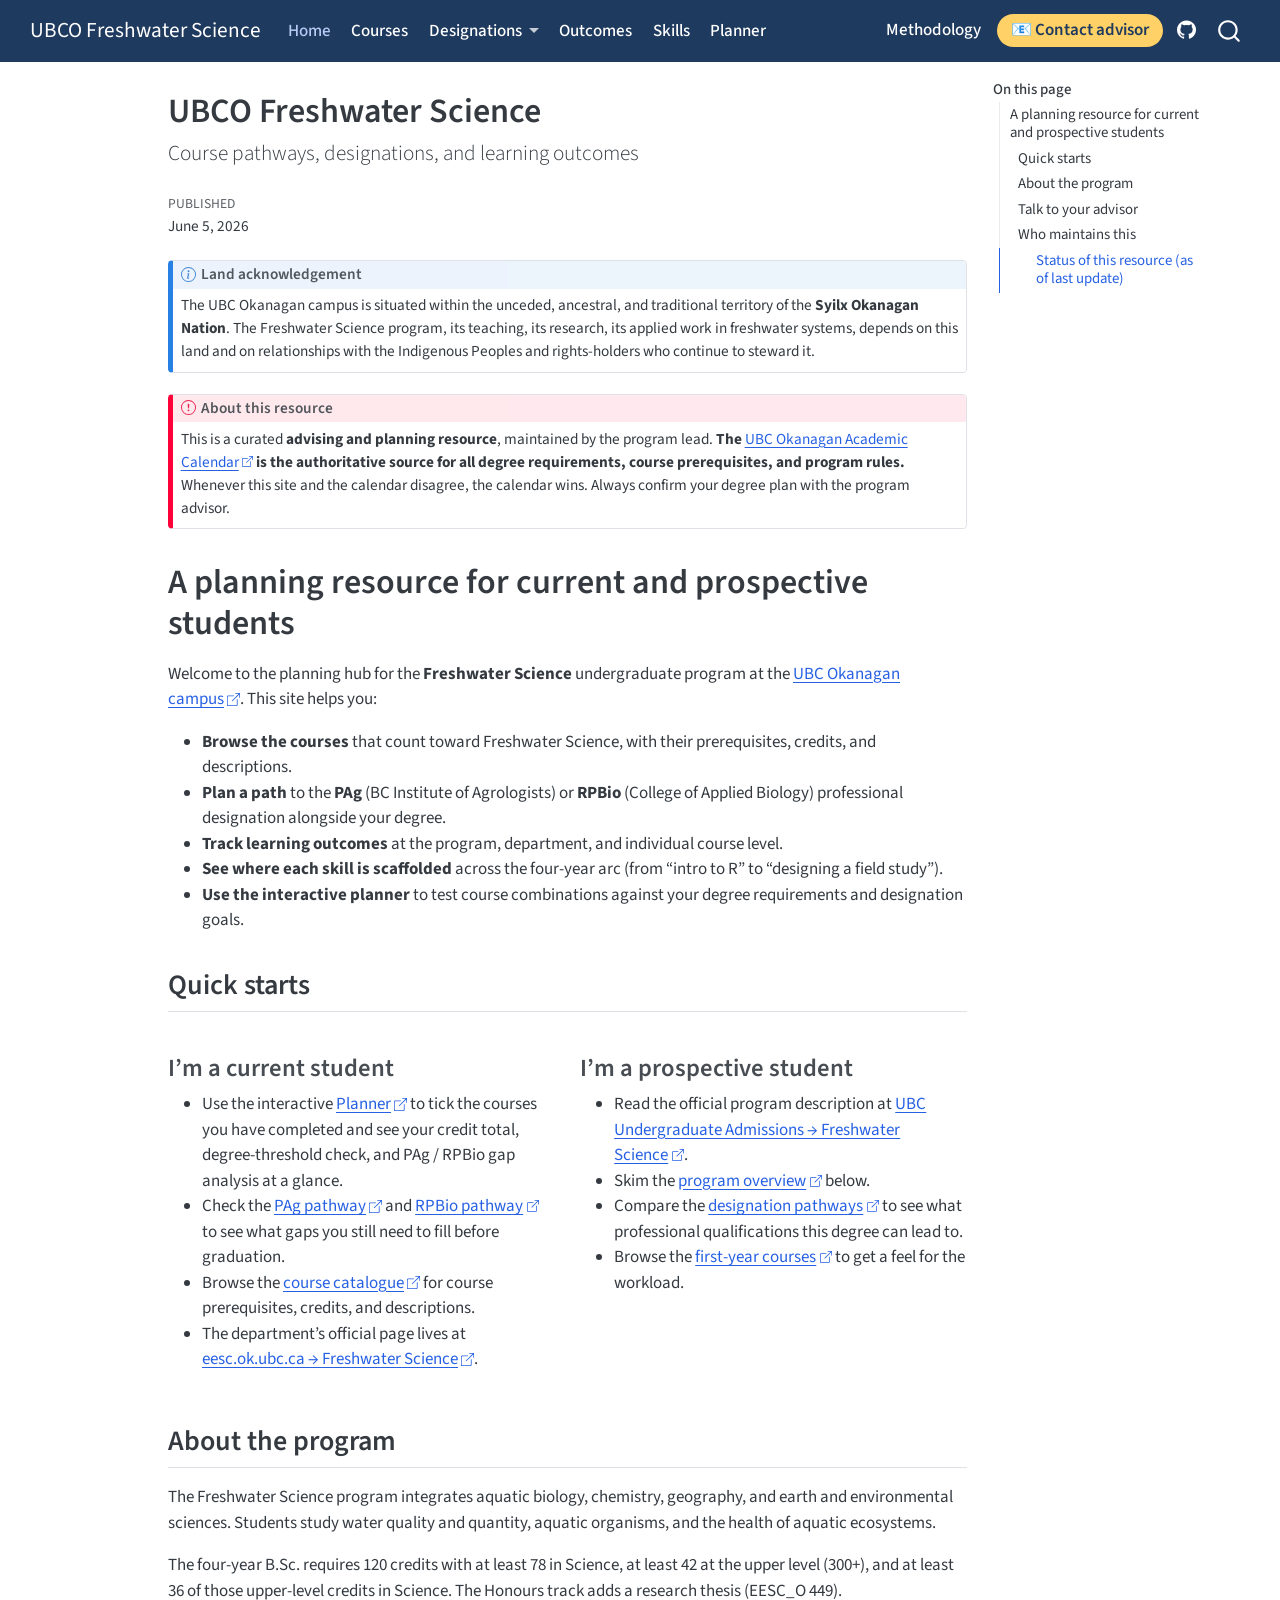
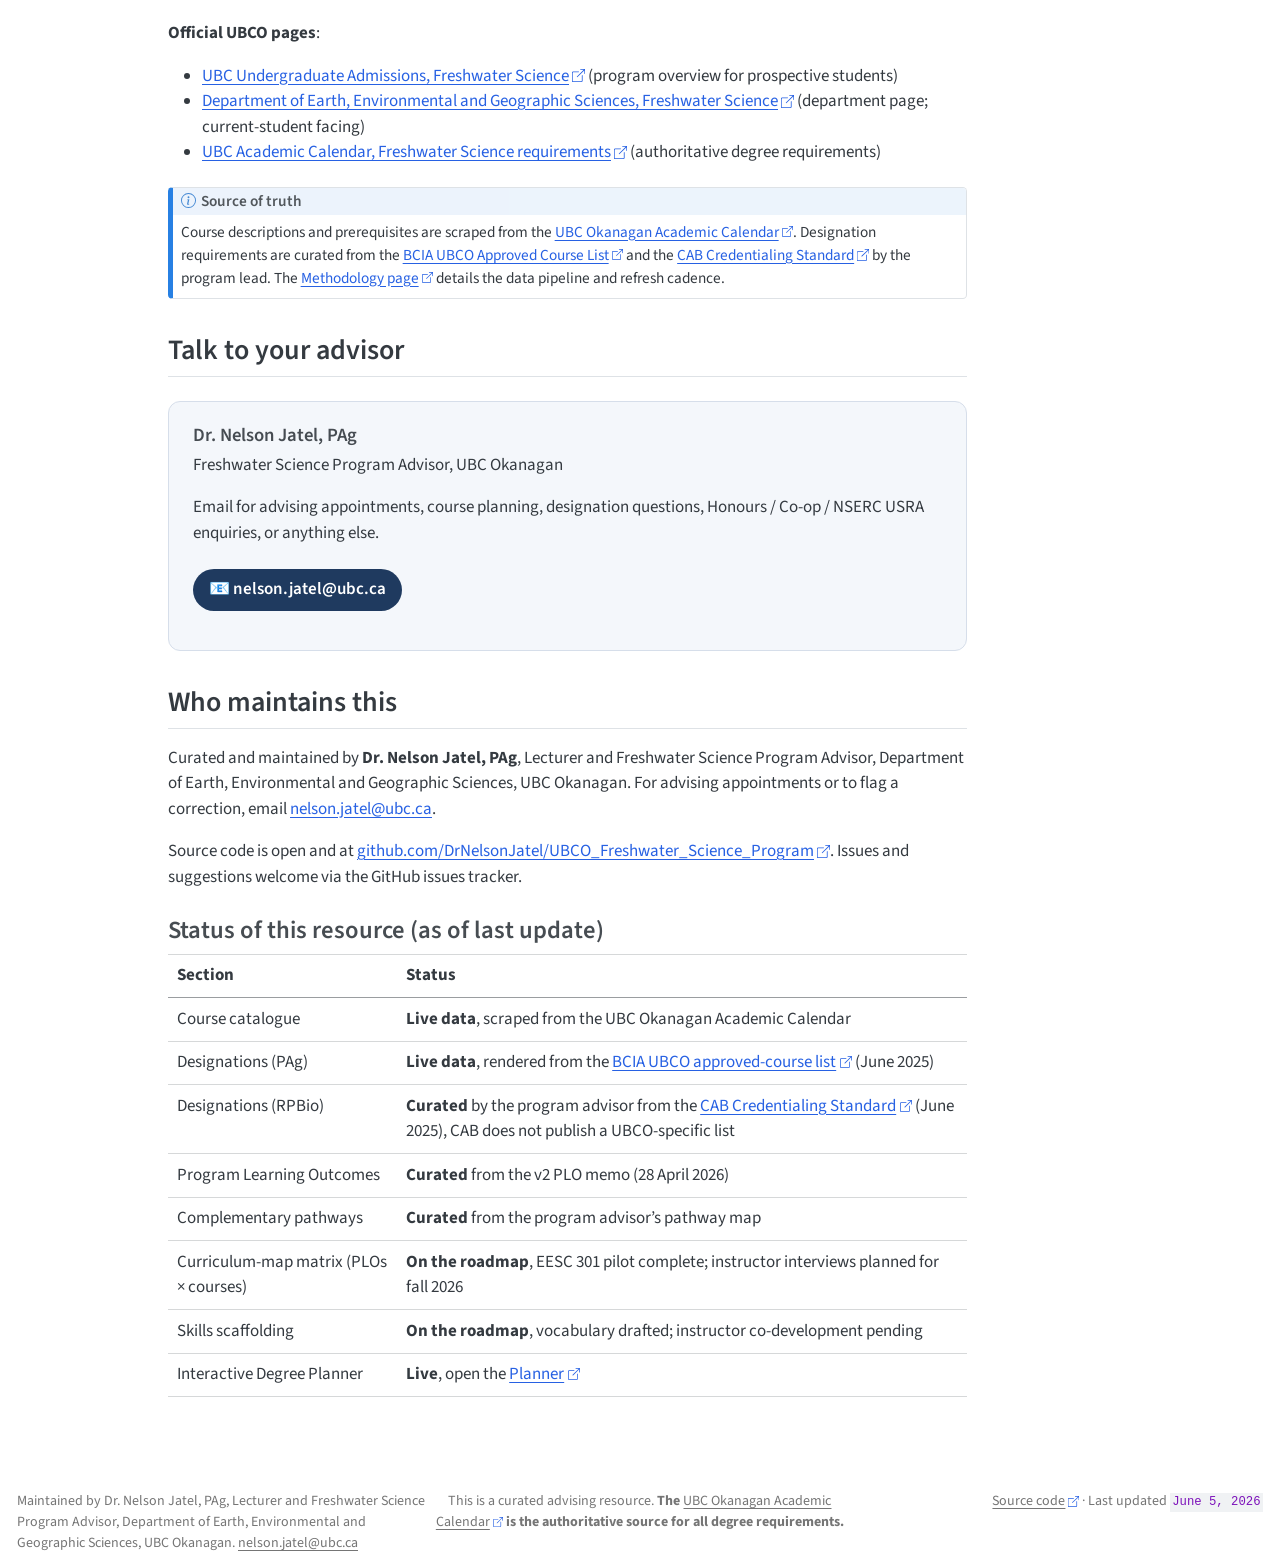
==== index.html @ 4807be61 "Built site for gh-pages" ====
<!DOCTYPE html>
<html xmlns="http://www.w3.org/1999/xhtml" lang="en" xml:lang="en"><head>

<meta charset="utf-8">
<meta name="generator" content="quarto-1.9.37">

<meta name="viewport" content="width=device-width, initial-scale=1.0, user-scalable=yes">

<meta name="dcterms.date" content="2026-06-05">

<title>UBCO Freshwater Science</title>
<style>
/* Default styles provided by pandoc.
** See https://pandoc.org/MANUAL.html#variables-for-html for config info.
*/
code{white-space: pre-wrap;}
span.smallcaps{font-variant: small-caps;}
div.columns{display: flex; gap: min(4vw, 1.5em);}
div.column{flex: auto; overflow-x: auto;}
div.hanging-indent{margin-left: 1.5em; text-indent: -1.5em;}
ul.task-list{list-style: none;}
ul.task-list li input[type="checkbox"] {
  width: 0.8em;
  margin: 0 0.8em 0.2em -1em; /* quarto-specific, see https://github.com/quarto-dev/quarto-cli/issues/4556 */ 
  vertical-align: middle;
}
</style>


<script src="site_libs/quarto-nav/quarto-nav.js"></script>
<script src="site_libs/quarto-nav/headroom.min.js"></script>
<script src="site_libs/clipboard/clipboard.min.js"></script>
<script src="site_libs/quarto-search/autocomplete.umd.js"></script>
<script src="site_libs/quarto-search/fuse.min.js"></script>
<script src="site_libs/quarto-search/quarto-search.js"></script>
<meta name="quarto:offset" content="./">
<link href="./assets/favicon.png" rel="icon" type="image/png">
<script src="site_libs/quarto-html/quarto.js" type="module"></script>
<script src="site_libs/quarto-html/tabsets/tabsets.js" type="module"></script>
<script src="site_libs/quarto-html/popper.min.js"></script>
<script src="site_libs/quarto-html/tippy.umd.min.js"></script>
<script src="site_libs/quarto-html/anchor.min.js"></script>
<link href="site_libs/quarto-html/tippy.css" rel="stylesheet">
<link href="site_libs/quarto-html/quarto-syntax-highlighting-7f8f88aac4f3542376d5c11b86a4c14d.css" rel="stylesheet" id="quarto-text-highlighting-styles">
<script src="site_libs/bootstrap/bootstrap.min.js"></script>
<link href="site_libs/bootstrap/bootstrap-icons.css" rel="stylesheet">
<link href="site_libs/bootstrap/bootstrap-2ee4b01f4dc78ee10fb626184af4e51f.min.css" rel="stylesheet" append-hash="true" id="quarto-bootstrap" data-mode="light">
<script id="quarto-search-options" type="application/json">{
  "location": "navbar",
  "copy-button": false,
  "collapse-after": 3,
  "panel-placement": "end",
  "type": "overlay",
  "limit": 50,
  "keyboard-shortcut": [
    "f",
    "/",
    "s"
  ],
  "show-item-context": false,
  "language": {
    "search-no-results-text": "No results",
    "search-matching-documents-text": "matching documents",
    "search-copy-link-title": "Copy link to search",
    "search-hide-matches-text": "Hide additional matches",
    "search-more-match-text": "more match in this document",
    "search-more-matches-text": "more matches in this document",
    "search-clear-button-title": "Clear",
    "search-text-placeholder": "",
    "search-detached-cancel-button-title": "Cancel",
    "search-submit-button-title": "Submit",
    "search-label": "Search"
  }
}</script>
<style>html{ scroll-behavior: smooth; }</style>


<link rel="stylesheet" href="assets/styles.css">
</head>

<body class="nav-fixed quarto-light">

<div id="quarto-search-results"></div>
  <header id="quarto-header" class="headroom fixed-top">
    <nav class="navbar navbar-expand-lg " data-bs-theme="dark">
      <div class="navbar-container container-fluid">
      <div class="navbar-brand-container mx-auto">
    <a class="navbar-brand" href="./index.html">
    <span class="navbar-title">UBCO Freshwater Science</span>
    </a>
  </div>
            <div id="quarto-search" class="" title="Search"></div>
          <button class="navbar-toggler" type="button" data-bs-toggle="collapse" data-bs-target="#navbarCollapse" aria-controls="navbarCollapse" role="menu" aria-expanded="false" aria-label="Toggle navigation" onclick="if (window.quartoToggleHeadroom) { window.quartoToggleHeadroom(); }">
  <span class="navbar-toggler-icon"></span>
</button>
          <div class="collapse navbar-collapse" id="navbarCollapse">
            <ul class="navbar-nav navbar-nav-scroll me-auto">
  <li class="nav-item">
    <a class="nav-link active" href="./index.html" aria-current="page"> 
<span class="menu-text">Home</span></a>
  </li>  
  <li class="nav-item">
    <a class="nav-link" href="./courses/index.html"> 
<span class="menu-text">Courses</span></a>
  </li>  
  <li class="nav-item dropdown ">
    <a class="nav-link dropdown-toggle" href="#" id="nav-menu-designations" role="link" data-bs-toggle="dropdown" aria-expanded="false">
 <span class="menu-text">Designations</span>
    </a>
    <ul class="dropdown-menu" aria-labelledby="nav-menu-designations">    
        <li>
    <a class="dropdown-item" href="./designations/pag.html">
 <span class="dropdown-text">PAg (BC Institute of Agrologists)</span></a>
  </li>  
        <li>
    <a class="dropdown-item" href="./designations/rpbio.html">
 <span class="dropdown-text">RPBio (College of Applied Biology)</span></a>
  </li>  
        <li>
    <a class="dropdown-item" href="./designations/complementary.html">
 <span class="dropdown-text">Complementary pathways</span></a>
  </li>  
    </ul>
  </li>
  <li class="nav-item">
    <a class="nav-link" href="./outcomes/index.html"> 
<span class="menu-text">Outcomes</span></a>
  </li>  
  <li class="nav-item">
    <a class="nav-link" href="./skills/index.html"> 
<span class="menu-text">Skills</span></a>
  </li>  
  <li class="nav-item">
    <a class="nav-link" href="https://obwb.shinyapps.io/ubco-freshwater-planner/" target="_blank"> 
<span class="menu-text">Planner</span></a>
  </li>  
</ul>
            <ul class="navbar-nav navbar-nav-scroll ms-auto">
  <li class="nav-item">
    <a class="nav-link" href="./docs/methodology.html"> 
<span class="menu-text">Methodology</span></a>
  </li>  
  <li class="nav-item">
    <a class="nav-link" href="mailto:nelson.jatel@ubc.ca?subject=UBCO%20Freshwater%20Science%20-%20Student%20enquiry"> 
<span class="menu-text">📧 Contact advisor</span></a>
  </li>  
  <li class="nav-item compact">
    <a class="nav-link" href="https://github.com/DrNelsonJatel/UBCO_Freshwater_Science_Program"> <i class="bi bi-github" role="img" aria-label="GitHub">
</i> 
<span class="menu-text"></span></a>
  </li>  
</ul>
          </div> <!-- /navcollapse -->
            <div class="quarto-navbar-tools">
</div>
      </div> <!-- /container-fluid -->
    </nav>
</header>
<!-- content -->
<div id="quarto-content" class="quarto-container page-columns page-rows-contents page-layout-article page-navbar">
<!-- sidebar -->
<!-- margin-sidebar -->
    <div id="quarto-margin-sidebar" class="sidebar margin-sidebar">
        <nav id="TOC" role="doc-toc" class="toc-active">
    <h2 id="toc-title">On this page</h2>
   
  <ul>
  <li><a href="#a-planning-resource-for-current-and-prospective-students" id="toc-a-planning-resource-for-current-and-prospective-students" class="nav-link active" data-scroll-target="#a-planning-resource-for-current-and-prospective-students">A planning resource for current and prospective students</a>
  <ul class="collapse">
  <li><a href="#quick-starts" id="toc-quick-starts" class="nav-link" data-scroll-target="#quick-starts">Quick starts</a></li>
  <li><a href="#about-the-program" id="toc-about-the-program" class="nav-link" data-scroll-target="#about-the-program">About the program</a></li>
  <li><a href="#talk-to-your-advisor" id="toc-talk-to-your-advisor" class="nav-link" data-scroll-target="#talk-to-your-advisor">Talk to your advisor</a>
  <ul class="collapse">
  <li><a href="#dr.-nelson-jatel-pag" id="toc-dr.-nelson-jatel-pag" class="nav-link" data-scroll-target="#dr.-nelson-jatel-pag">Dr.&nbsp;Nelson Jatel, PAg</a></li>
  </ul></li>
  <li><a href="#who-maintains-this" id="toc-who-maintains-this" class="nav-link" data-scroll-target="#who-maintains-this">Who maintains this</a>
  <ul class="collapse">
  <li><a href="#status-of-this-resource-as-of-last-update" id="toc-status-of-this-resource-as-of-last-update" class="nav-link" data-scroll-target="#status-of-this-resource-as-of-last-update">Status of this resource (as of last update)</a></li>
  </ul></li>
  </ul></li>
  </ul>
</nav>
    </div>
<!-- main -->
<main class="content" id="quarto-document-content">

<header id="title-block-header" class="quarto-title-block default">
<div class="quarto-title">
<h1 class="title">UBCO Freshwater Science</h1>
<p class="subtitle lead">Course pathways, designations, and learning outcomes</p>
</div>



<div class="quarto-title-meta">

    
    <div>
    <div class="quarto-title-meta-heading">Published</div>
    <div class="quarto-title-meta-contents">
      <p class="date">June 5, 2026</p>
    </div>
  </div>
  
    
  </div>
  


</header>


<div class="callout callout-style-default callout-note callout-titled">
<div class="callout-header d-flex align-content-center">
<div class="callout-icon-container">
<i class="callout-icon"></i>
</div>
<div class="callout-title-container flex-fill">
<span class="screen-reader-only">Note</span>Land acknowledgement
</div>
</div>
<div class="callout-body-container callout-body">
<p>The UBC Okanagan campus is situated within the unceded, ancestral, and traditional territory of the <strong>Syilx Okanagan Nation</strong>. The Freshwater Science program, its teaching, its research, its applied work in freshwater systems, depends on this land and on relationships with the Indigenous Peoples and rights-holders who continue to steward it.</p>
</div>
</div>
<div class="callout callout-style-default callout-important callout-titled">
<div class="callout-header d-flex align-content-center">
<div class="callout-icon-container">
<i class="callout-icon"></i>
</div>
<div class="callout-title-container flex-fill">
<span class="screen-reader-only">Important</span>About this resource
</div>
</div>
<div class="callout-body-container callout-body">
<p>This is a curated <strong>advising and planning resource</strong>, maintained by the program lead. <strong>The <a href="https://okanagan.calendar.ubc.ca/">UBC Okanagan Academic Calendar</a> is the authoritative source for all degree requirements, course prerequisites, and program rules.</strong> Whenever this site and the calendar disagree, the calendar wins. Always confirm your degree plan with the program advisor.</p>
</div>
</div>
<section id="a-planning-resource-for-current-and-prospective-students" class="level1">
<h1>A planning resource for current and prospective students</h1>
<p>Welcome to the planning hub for the <strong>Freshwater Science</strong> undergraduate program at the <a href="https://ok.ubc.ca/">UBC Okanagan campus</a>. This site helps you:</p>
<ul>
<li><strong>Browse the courses</strong> that count toward Freshwater Science, with their prerequisites, credits, and descriptions.</li>
<li><strong>Plan a path</strong> to the <strong>PAg</strong> (BC Institute of Agrologists) or <strong>RPBio</strong> (College of Applied Biology) professional designation alongside your degree.</li>
<li><strong>Track learning outcomes</strong> at the program, department, and individual course level.</li>
<li><strong>See where each skill is scaffolded</strong> across the four-year arc (from “intro to R” to “designing a field study”).</li>
<li><strong>Use the interactive planner</strong> to test course combinations against your degree requirements and designation goals.</li>
</ul>
<section id="quick-starts" class="level2">
<h2 class="anchored" data-anchor-id="quick-starts">Quick starts</h2>
<div class="grid">
<section id="im-a-current-student" class="level3 g-col-md-6 g-col-12">
<h3 class="anchored" data-anchor-id="im-a-current-student">I’m a current student</h3>
<ul>
<li>Use the interactive <a href="./planner/index.html">Planner</a> to tick the courses you have completed and see your credit total, degree-threshold check, and PAg / RPBio gap analysis at a glance.</li>
<li>Check the <a href="./designations/pag.html">PAg pathway</a> and <a href="./designations/rpbio.html">RPBio pathway</a> to see what gaps you still need to fill before graduation.</li>
<li>Browse the <a href="./courses/index.html">course catalogue</a> for course prerequisites, credits, and descriptions.</li>
<li>The department’s official page lives at <a href="https://eesc.ok.ubc.ca/undergraduate/freshwater-science/">eesc.ok.ubc.ca → Freshwater Science</a>.</li>
</ul>
</section>
<section id="im-a-prospective-student" class="level3 g-col-md-6 g-col-12">
<h3 class="anchored" data-anchor-id="im-a-prospective-student">I’m a prospective student</h3>
<ul>
<li>Read the official program description at <a href="https://you.ubc.ca/ubc_programs/freshwater-science/">UBC Undergraduate Admissions → Freshwater Science</a>.</li>
<li>Skim the <a href="#about-the-program">program overview</a> below.</li>
<li>Compare the <a href="./designations/pag.html">designation pathways</a> to see what professional qualifications this degree can lead to.</li>
<li>Browse the <a href="./courses/index.html#year-1">first-year courses</a> to get a feel for the workload.</li>
</ul>
</section>
</div>
</section>
<section id="about-the-program" class="level2">
<h2 class="anchored" data-anchor-id="about-the-program">About the program</h2>
<p>The Freshwater Science program integrates aquatic biology, chemistry, geography, and earth and environmental sciences. Students study water quality and quantity, aquatic organisms, and the health of aquatic ecosystems.</p>
<p>The four-year B.Sc. requires 120 credits with at least 78 in Science, at least 42 at the upper level (300+), and at least 36 of those upper-level credits in Science. The Honours track adds a research thesis (EESC_O 449).</p>
<p><strong>Official UBCO pages</strong>:</p>
<ul>
<li><a href="https://you.ubc.ca/ubc_programs/freshwater-science/">UBC Undergraduate Admissions, Freshwater Science</a> (program overview for prospective students)</li>
<li><a href="https://eesc.ok.ubc.ca/undergraduate/freshwater-science/">Department of Earth, Environmental and Geographic Sciences, Freshwater Science</a> (department page; current-student facing)</li>
<li><a href="https://okanagan.calendar.ubc.ca/faculties-schools-and-colleges/faculty-science/bachelor-science-programs/major-programs/freshwater-science">UBC Academic Calendar, Freshwater Science requirements</a> (authoritative degree requirements)</li>
</ul>
<div class="callout callout-style-default callout-note callout-titled">
<div class="callout-header d-flex align-content-center">
<div class="callout-icon-container">
<i class="callout-icon"></i>
</div>
<div class="callout-title-container flex-fill">
<span class="screen-reader-only">Note</span>Source of truth
</div>
</div>
<div class="callout-body-container callout-body">
<p>Course descriptions and prerequisites are scraped from the <a href="https://okanagan.calendar.ubc.ca/">UBC Okanagan Academic Calendar</a>. Designation requirements are curated from the <a href="https://www.bcia.com/">BCIA UBCO Approved Course List</a> and the <a href="https://cab-bc.org/">CAB Credentialing Standard</a> by the program lead. The <a href="./docs/methodology.html">Methodology page</a> details the data pipeline and refresh cadence.</p>
</div>
</div>
</section>
<section id="talk-to-your-advisor" class="level2">
<h2 class="anchored" data-anchor-id="talk-to-your-advisor">Talk to your advisor</h2>
<div class="contact-card">
<section id="dr.-nelson-jatel-pag" class="level3 contact-card-body">
<h3 class="anchored" data-anchor-id="dr.-nelson-jatel-pag">Dr.&nbsp;Nelson Jatel, PAg</h3>
<p>Freshwater Science Program Advisor, UBC Okanagan</p>
<p>Email for advising appointments, course planning, designation questions, Honours / Co-op / NSERC USRA enquiries, or anything else.</p>
<p><a class="contact-card-cta" href="mailto:nelson.jatel@ubc.ca?subject=UBCO%20Freshwater%20Science%20-%20Student%20enquiry">📧 nelson.jatel@ubc.ca</a></p>
</section>
</div>
</section>
<section id="who-maintains-this" class="level2">
<h2 class="anchored" data-anchor-id="who-maintains-this">Who maintains this</h2>
<p>Curated and maintained by <strong>Dr.&nbsp;Nelson Jatel, PAg</strong>, Lecturer and Freshwater Science Program Advisor, Department of Earth, Environmental and Geographic Sciences, UBC Okanagan. For advising appointments or to flag a correction, email <a href="mailto:nelson.jatel@ubc.ca?subject=UBCO%20Freshwater%20Science%20-%20Student%20enquiry">nelson.jatel@ubc.ca</a>.</p>
<p>Source code is open and at <a href="https://github.com/DrNelsonJatel/UBCO_Freshwater_Science_Program">github.com/DrNelsonJatel/UBCO_Freshwater_Science_Program</a>. Issues and suggestions welcome via the GitHub issues tracker.</p>
<section id="status-of-this-resource-as-of-last-update" class="level3">
<h3 class="anchored" data-anchor-id="status-of-this-resource-as-of-last-update">Status of this resource (as of last update)</h3>
<table class="caption-top table">
<thead>
<tr class="header">
<th>Section</th>
<th>Status</th>
</tr>
</thead>
<tbody>
<tr class="odd">
<td>Course catalogue</td>
<td><strong>Live data</strong>, scraped from the UBC Okanagan Academic Calendar</td>
</tr>
<tr class="even">
<td>Designations (PAg)</td>
<td><strong>Live data</strong>, rendered from the <a href="https://www.bcia.com/sites/default/files/docs/resources/UBCO%20Approved%20Courses_June%2027,%202025.pdf">BCIA UBCO approved-course list</a> (June 2025)</td>
</tr>
<tr class="odd">
<td>Designations (RPBio)</td>
<td><strong>Curated</strong> by the program advisor from the <a href="https://cab-bc.org/wp-content/uploads/Credentialing_Standard_June-2025.pdf">CAB Credentialing Standard</a> (June 2025), CAB does not publish a UBCO-specific list</td>
</tr>
<tr class="even">
<td>Program Learning Outcomes</td>
<td><strong>Curated</strong> from the v2 PLO memo (28 April 2026)</td>
</tr>
<tr class="odd">
<td>Complementary pathways</td>
<td><strong>Curated</strong> from the program advisor’s pathway map</td>
</tr>
<tr class="even">
<td>Curriculum-map matrix (PLOs × courses)</td>
<td><strong>On the roadmap</strong>, EESC 301 pilot complete; instructor interviews planned for fall 2026</td>
</tr>
<tr class="odd">
<td>Skills scaffolding</td>
<td><strong>On the roadmap</strong>, vocabulary drafted; instructor co-development pending</td>
</tr>
<tr class="even">
<td>Interactive Degree Planner</td>
<td><strong>Live</strong>, open the <a href="./planner/index.html">Planner</a></td>
</tr>
</tbody>
</table>


</section>
</section>
</section>

</main> <!-- /main -->
<script id="quarto-html-after-body" type="application/javascript">
  window.document.addEventListener("DOMContentLoaded", function (event) {
    const icon = "";
    const anchorJS = new window.AnchorJS();
    anchorJS.options = {
      placement: 'right',
      icon: icon
    };
    anchorJS.add('.anchored');
    const isCodeAnnotation = (el) => {
      for (const clz of el.classList) {
        if (clz.startsWith('code-annotation-')) {                     
          return true;
        }
      }
      return false;
    }
    const onCopySuccess = function(e) {
      // button target
      const button = e.trigger;
      // don't keep focus
      button.blur();
      // flash "checked"
      button.classList.add('code-copy-button-checked');
      var currentTitle = button.getAttribute("title");
      button.setAttribute("title", "Copied!");
      let tooltip;
      if (window.bootstrap) {
        button.setAttribute("data-bs-toggle", "tooltip");
        button.setAttribute("data-bs-placement", "left");
        button.setAttribute("data-bs-title", "Copied!");
        tooltip = new bootstrap.Tooltip(button, 
          { trigger: "manual", 
            customClass: "code-copy-button-tooltip",
            offset: [0, -8]});
        tooltip.show();    
      }
      setTimeout(function() {
        if (tooltip) {
          tooltip.hide();
          button.removeAttribute("data-bs-title");
          button.removeAttribute("data-bs-toggle");
          button.removeAttribute("data-bs-placement");
        }
        button.setAttribute("title", currentTitle);
        button.classList.remove('code-copy-button-checked');
      }, 1000);
      // clear code selection
      e.clearSelection();
    }
    const getTextToCopy = function(trigger) {
      const outerScaffold = trigger.parentElement.cloneNode(true);
      const codeEl = outerScaffold.querySelector('code');
      for (const childEl of codeEl.children) {
        if (isCodeAnnotation(childEl)) {
          childEl.remove();
        }
      }
      return codeEl.innerText;
    }
    const clipboard = new window.ClipboardJS('.code-copy-button:not([data-in-quarto-modal])', {
      text: getTextToCopy
    });
    clipboard.on('success', onCopySuccess);
    if (window.document.getElementById('quarto-embedded-source-code-modal')) {
      const clipboardModal = new window.ClipboardJS('.code-copy-button[data-in-quarto-modal]', {
        text: getTextToCopy,
        container: window.document.getElementById('quarto-embedded-source-code-modal')
      });
      clipboardModal.on('success', onCopySuccess);
    }
      var localhostRegex = new RegExp(/^(?:http|https):\/\/localhost\:?[0-9]*\//);
      var mailtoRegex = new RegExp(/^mailto:/);
        var filterRegex = new RegExp("https:\/\/drnelsonjatel\.github\.io\/UBCO_Freshwater_Science_Program\/");
      var isInternal = (href) => {
          return filterRegex.test(href) || localhostRegex.test(href) || mailtoRegex.test(href);
      }
      // Inspect non-navigation links and adorn them if external
     var links = window.document.querySelectorAll('a[href]:not(.nav-link):not(.navbar-brand):not(.toc-action):not(.sidebar-link):not(.sidebar-item-toggle):not(.pagination-link):not(.no-external):not([aria-hidden]):not(.dropdown-item):not(.quarto-navigation-tool):not(.about-link)');
      for (var i=0; i<links.length; i++) {
        const link = links[i];
        if (!isInternal(link.href)) {
          // undo the damage that might have been done by quarto-nav.js in the case of
          // links that we want to consider external
          if (link.dataset.originalHref !== undefined) {
            link.href = link.dataset.originalHref;
          }
            // target, if specified
            link.setAttribute("target", "_blank");
            if (link.getAttribute("rel") === null) {
              link.setAttribute("rel", "noopener");
            }
            // default icon
            link.classList.add("external");
        }
      }
    function tippyHover(el, contentFn, onTriggerFn, onUntriggerFn) {
      const config = {
        allowHTML: true,
        maxWidth: 500,
        delay: 100,
        arrow: false,
        appendTo: function(el) {
            return el.parentElement;
        },
        interactive: true,
        interactiveBorder: 10,
        theme: 'quarto',
        placement: 'bottom-start',
      };
      if (contentFn) {
        config.content = contentFn;
      }
      if (onTriggerFn) {
        config.onTrigger = onTriggerFn;
      }
      if (onUntriggerFn) {
        config.onUntrigger = onUntriggerFn;
      }
      window.tippy(el, config); 
    }
    const noterefs = window.document.querySelectorAll('a[role="doc-noteref"]');
    for (var i=0; i<noterefs.length; i++) {
      const ref = noterefs[i];
      tippyHover(ref, function() {
        // use id or data attribute instead here
        let href = ref.getAttribute('data-footnote-href') || ref.getAttribute('href');
        try { href = new URL(href).hash; } catch {}
        const id = href.replace(/^#\/?/, "");
        const note = window.document.getElementById(id);
        if (note) {
          return note.innerHTML;
        } else {
          return "";
        }
      });
    }
    const xrefs = window.document.querySelectorAll('a.quarto-xref');
    const processXRef = (id, note) => {
      // Strip column container classes
      const stripColumnClz = (el) => {
        el.classList.remove("page-full", "page-columns");
        if (el.children) {
          for (const child of el.children) {
            stripColumnClz(child);
          }
        }
      }
      stripColumnClz(note)
      if (id === null || id.startsWith('sec-')) {
        // Special case sections, only their first couple elements
        const container = document.createElement("div");
        if (note.children && note.children.length > 2) {
          container.appendChild(note.children[0].cloneNode(true));
          for (let i = 1; i < note.children.length; i++) {
            const child = note.children[i];
            if (child.tagName === "P" && child.innerText === "") {
              continue;
            } else {
              container.appendChild(child.cloneNode(true));
              break;
            }
          }
          if (window.Quarto?.typesetMath) {
            window.Quarto.typesetMath(container);
          }
          return container.innerHTML
        } else {
          if (window.Quarto?.typesetMath) {
            window.Quarto.typesetMath(note);
          }
          return note.innerHTML;
        }
      } else {
        // Remove any anchor links if they are present
        const anchorLink = note.querySelector('a.anchorjs-link');
        if (anchorLink) {
          anchorLink.remove();
        }
        if (window.Quarto?.typesetMath) {
          window.Quarto.typesetMath(note);
        }
        if (note.classList.contains("callout")) {
          return note.outerHTML;
        } else {
          return note.innerHTML;
        }
      }
    }
    for (var i=0; i<xrefs.length; i++) {
      const xref = xrefs[i];
      tippyHover(xref, undefined, function(instance) {
        instance.disable();
        let url = xref.getAttribute('href');
        let hash = undefined; 
        if (url.startsWith('#')) {
          hash = url;
        } else {
          try { hash = new URL(url).hash; } catch {}
        }
        if (hash) {
          const id = hash.replace(/^#\/?/, "");
          const note = window.document.getElementById(id);
          if (note !== null) {
            try {
              const html = processXRef(id, note.cloneNode(true));
              instance.setContent(html);
            } finally {
              instance.enable();
              instance.show();
            }
          } else {
            // See if we can fetch this
            fetch(url.split('#')[0])
            .then(res => res.text())
            .then(html => {
              const parser = new DOMParser();
              const htmlDoc = parser.parseFromString(html, "text/html");
              const note = htmlDoc.getElementById(id);
              if (note !== null) {
                const html = processXRef(id, note);
                instance.setContent(html);
              } 
            }).finally(() => {
              instance.enable();
              instance.show();
            });
          }
        } else {
          // See if we can fetch a full url (with no hash to target)
          // This is a special case and we should probably do some content thinning / targeting
          fetch(url)
          .then(res => res.text())
          .then(html => {
            const parser = new DOMParser();
            const htmlDoc = parser.parseFromString(html, "text/html");
            const note = htmlDoc.querySelector('main.content');
            if (note !== null) {
              // This should only happen for chapter cross references
              // (since there is no id in the URL)
              // remove the first header
              if (note.children.length > 0 && note.children[0].tagName === "HEADER") {
                note.children[0].remove();
              }
              const html = processXRef(null, note);
              instance.setContent(html);
            } 
          }).finally(() => {
            instance.enable();
            instance.show();
          });
        }
      }, function(instance) {
      });
    }
        let selectedAnnoteEl;
        const selectorForAnnotation = ( cell, annotation) => {
          let cellAttr = 'data-code-cell="' + cell + '"';
          let lineAttr = 'data-code-annotation="' +  annotation + '"';
          const selector = 'span[' + cellAttr + '][' + lineAttr + ']';
          return selector;
        }
        const selectCodeLines = (annoteEl) => {
          const doc = window.document;
          const targetCell = annoteEl.getAttribute("data-target-cell");
          const targetAnnotation = annoteEl.getAttribute("data-target-annotation");
          const annoteSpan = window.document.querySelector(selectorForAnnotation(targetCell, targetAnnotation));
          const lines = annoteSpan.getAttribute("data-code-lines").split(",");
          const lineIds = lines.map((line) => {
            return targetCell + "-" + line;
          })
          let top = null;
          let height = null;
          let parent = null;
          if (lineIds.length > 0) {
              //compute the position of the single el (top and bottom and make a div)
              const el = window.document.getElementById(lineIds[0]);
              top = el.offsetTop;
              height = el.offsetHeight;
              parent = el.parentElement.parentElement;
            if (lineIds.length > 1) {
              const lastEl = window.document.getElementById(lineIds[lineIds.length - 1]);
              const bottom = lastEl.offsetTop + lastEl.offsetHeight;
              height = bottom - top;
            }
            if (top !== null && height !== null && parent !== null) {
              // cook up a div (if necessary) and position it 
              let div = window.document.getElementById("code-annotation-line-highlight");
              if (div === null) {
                div = window.document.createElement("div");
                div.setAttribute("id", "code-annotation-line-highlight");
                div.style.position = 'absolute';
                parent.appendChild(div);
              }
              div.style.top = top - 2 + "px";
              div.style.height = height + 4 + "px";
              div.style.left = 0;
              let gutterDiv = window.document.getElementById("code-annotation-line-highlight-gutter");
              if (gutterDiv === null) {
                gutterDiv = window.document.createElement("div");
                gutterDiv.setAttribute("id", "code-annotation-line-highlight-gutter");
                gutterDiv.style.position = 'absolute';
                const codeCell = window.document.getElementById(targetCell);
                const gutter = codeCell.querySelector('.code-annotation-gutter');
                gutter.appendChild(gutterDiv);
              }
              gutterDiv.style.top = top - 2 + "px";
              gutterDiv.style.height = height + 4 + "px";
            }
            selectedAnnoteEl = annoteEl;
          }
        };
        const unselectCodeLines = () => {
          const elementsIds = ["code-annotation-line-highlight", "code-annotation-line-highlight-gutter"];
          elementsIds.forEach((elId) => {
            const div = window.document.getElementById(elId);
            if (div) {
              div.remove();
            }
          });
          selectedAnnoteEl = undefined;
        };
          // Handle positioning of the toggle
      window.addEventListener(
        "resize",
        throttle(() => {
          elRect = undefined;
          if (selectedAnnoteEl) {
            selectCodeLines(selectedAnnoteEl);
          }
        }, 10)
      );
      function throttle(fn, ms) {
      let throttle = false;
      let timer;
        return (...args) => {
          if(!throttle) { // first call gets through
              fn.apply(this, args);
              throttle = true;
          } else { // all the others get throttled
              if(timer) clearTimeout(timer); // cancel #2
              timer = setTimeout(() => {
                fn.apply(this, args);
                timer = throttle = false;
              }, ms);
          }
        };
      }
        // Attach click handler to the DT
        const annoteDls = window.document.querySelectorAll('dt[data-target-cell]');
        for (const annoteDlNode of annoteDls) {
          annoteDlNode.addEventListener('click', (event) => {
            const clickedEl = event.target;
            if (clickedEl !== selectedAnnoteEl) {
              unselectCodeLines();
              const activeEl = window.document.querySelector('dt[data-target-cell].code-annotation-active');
              if (activeEl) {
                activeEl.classList.remove('code-annotation-active');
              }
              selectCodeLines(clickedEl);
              clickedEl.classList.add('code-annotation-active');
            } else {
              // Unselect the line
              unselectCodeLines();
              clickedEl.classList.remove('code-annotation-active');
            }
          });
        }
    const findCites = (el) => {
      const parentEl = el.parentElement;
      if (parentEl) {
        const cites = parentEl.dataset.cites;
        if (cites) {
          return {
            el,
            cites: cites.split(' ')
          };
        } else {
          return findCites(el.parentElement)
        }
      } else {
        return undefined;
      }
    };
    var bibliorefs = window.document.querySelectorAll('a[role="doc-biblioref"]');
    for (var i=0; i<bibliorefs.length; i++) {
      const ref = bibliorefs[i];
      const citeInfo = findCites(ref);
      if (citeInfo) {
        tippyHover(citeInfo.el, function() {
          var popup = window.document.createElement('div');
          citeInfo.cites.forEach(function(cite) {
            var citeDiv = window.document.createElement('div');
            citeDiv.classList.add('hanging-indent');
            citeDiv.classList.add('csl-entry');
            var biblioDiv = window.document.getElementById('ref-' + cite);
            if (biblioDiv) {
              citeDiv.innerHTML = biblioDiv.innerHTML;
            }
            popup.appendChild(citeDiv);
          });
          return popup.innerHTML;
        });
      }
    }
  });
  </script>
</div> <!-- /content -->
<footer class="footer">
  <div class="nav-footer">
    <div class="nav-footer-left">
<p>Maintained by Dr.&nbsp;Nelson Jatel, PAg, Lecturer and Freshwater Science Program Advisor, Department of Earth, Environmental and Geographic Sciences, UBC Okanagan. <a href="mailto:nelson.jatel@ubc.ca">nelson.jatel@ubc.ca</a></p>
</div>   
    <div class="nav-footer-center">
<p>This is a curated advising resource. <strong>The <a href="https://okanagan.calendar.ubc.ca/">UBC Okanagan Academic Calendar</a> is the authoritative source for all degree requirements.</strong></p>
</div>
    <div class="nav-footer-right">
<p><a href="https://github.com/DrNelsonJatel/UBCO_Freshwater_Science_Program">Source code</a> · Last updated <code>June 5, 2026</code></p>
</div>
  </div>
</footer>




<script src="site_libs/quarto-html/zenscroll-min.js"></script>
</body></html>
---- site_libs/quarto-html/tippy.css ----
.tippy-box[data-animation=fade][data-state=hidden]{opacity:0}[data-tippy-root]{max-width:calc(100vw - 10px)}.tippy-box{position:relative;background-color:#333;color:#fff;border-radius:4px;font-size:14px;line-height:1.4;white-space:normal;outline:0;transition-property:transform,visibility,opacity}.tippy-box[data-placement^=top]>.tippy-arrow{bottom:0}.tippy-box[data-placement^=top]>.tippy-arrow:before{bottom:-7px;left:0;border-width:8px 8px 0;border-top-color:initial;transform-origin:center top}.tippy-box[data-placement^=bottom]>.tippy-arrow{top:0}.tippy-box[data-placement^=bottom]>.tippy-arrow:before{top:-7px;left:0;border-width:0 8px 8px;border-bottom-color:initial;transform-origin:center bottom}.tippy-box[data-placement^=left]>.tippy-arrow{right:0}.tippy-box[data-placement^=left]>.tippy-arrow:before{border-width:8px 0 8px 8px;border-left-color:initial;right:-7px;transform-origin:center left}.tippy-box[data-placement^=right]>.tippy-arrow{left:0}.tippy-box[data-placement^=right]>.tippy-arrow:before{left:-7px;border-width:8px 8px 8px 0;border-right-color:initial;transform-origin:center right}.tippy-box[data-inertia][data-state=visible]{transition-timing-function:cubic-bezier(.54,1.5,.38,1.11)}.tippy-arrow{width:16px;height:16px;color:#333}.tippy-arrow:before{content:"";position:absolute;border-color:transparent;border-style:solid}.tippy-content{position:relative;padding:5px 9px;z-index:1}
---- site_libs/quarto-html/quarto-syntax-highlighting-7f8f88aac4f3542376d5c11b86a4c14d.css ----
/* quarto syntax highlight colors */
:root {
  --quarto-hl-ot-color: #003B4F;
  --quarto-hl-at-color: #657422;
  --quarto-hl-ss-color: #20794D;
  --quarto-hl-an-color: #5E5E5E;
  --quarto-hl-fu-color: #4758AB;
  --quarto-hl-st-color: #20794D;
  --quarto-hl-cf-color: #003B4F;
  --quarto-hl-op-color: #5E5E5E;
  --quarto-hl-er-color: #AD0000;
  --quarto-hl-bn-color: #AD0000;
  --quarto-hl-al-color: #AD0000;
  --quarto-hl-va-color: #111111;
  --quarto-hl-bu-color: inherit;
  --quarto-hl-ex-color: inherit;
  --quarto-hl-pp-color: #AD0000;
  --quarto-hl-in-color: #5E5E5E;
  --quarto-hl-vs-color: #20794D;
  --quarto-hl-wa-color: #5E5E5E;
  --quarto-hl-do-color: #5E5E5E;
  --quarto-hl-im-color: #00769E;
  --quarto-hl-ch-color: #20794D;
  --quarto-hl-dt-color: #AD0000;
  --quarto-hl-fl-color: #AD0000;
  --quarto-hl-co-color: #5E5E5E;
  --quarto-hl-cv-color: #5E5E5E;
  --quarto-hl-cn-color: #8f5902;
  --quarto-hl-sc-color: #5E5E5E;
  --quarto-hl-dv-color: #AD0000;
  --quarto-hl-kw-color: #003B4F;
}

/* other quarto variables */
:root {
  --quarto-font-monospace: SFMono-Regular, Menlo, Monaco, Consolas, "Liberation Mono", "Courier New", monospace;
}

/* syntax highlight based on Pandoc's rules */
pre > code.sourceCode > span {
  color: #003B4F;
}

code.sourceCode > span {
  color: #003B4F;
}

div.sourceCode,
div.sourceCode pre.sourceCode {
  color: #003B4F;
}

/* Normal */
code span {
  color: #003B4F;
}

/* Alert */
code span.al {
  color: #AD0000;
  font-style: inherit;
}

/* Annotation */
code span.an {
  color: #5E5E5E;
  font-style: inherit;
}

/* Attribute */
code span.at {
  color: #657422;
  font-style: inherit;
}

/* BaseN */
code span.bn {
  color: #AD0000;
  font-style: inherit;
}

/* BuiltIn */
code span.bu {
  font-style: inherit;
}

/* ControlFlow */
code span.cf {
  color: #003B4F;
  font-weight: bold;
  font-style: inherit;
}

/* Char */
code span.ch {
  color: #20794D;
  font-style: inherit;
}

/* Constant */
code span.cn {
  color: #8f5902;
  font-style: inherit;
}

/* Comment */
code span.co {
  color: #5E5E5E;
  font-style: inherit;
}

/* CommentVar */
code span.cv {
  color: #5E5E5E;
  font-style: italic;
}

/* Documentation */
code span.do {
  color: #5E5E5E;
  font-style: italic;
}

/* DataType */
code span.dt {
  color: #AD0000;
  font-style: inherit;
}

/* DecVal */
code span.dv {
  color: #AD0000;
  font-style: inherit;
}

/* Error */
code span.er {
  color: #AD0000;
  font-style: inherit;
}

/* Extension */
code span.ex {
  font-style: inherit;
}

/* Float */
code span.fl {
  color: #AD0000;
  font-style: inherit;
}

/* Function */
code span.fu {
  color: #4758AB;
  font-style: inherit;
}

/* Import */
code span.im {
  color: #00769E;
  font-style: inherit;
}

/* Information */
code span.in {
  color: #5E5E5E;
  font-style: inherit;
}

/* Keyword */
code span.kw {
  color: #003B4F;
  font-weight: bold;
  font-style: inherit;
}

/* Operator */
code span.op {
  color: #5E5E5E;
  font-style: inherit;
}

/* Other */
code span.ot {
  color: #003B4F;
  font-style: inherit;
}

/* Preprocessor */
code span.pp {
  color: #AD0000;
  font-style: inherit;
}

/* SpecialChar */
code span.sc {
  color: #5E5E5E;
  font-style: inherit;
}

/* SpecialString */
code span.ss {
  color: #20794D;
  font-style: inherit;
}

/* String */
code span.st {
  color: #20794D;
  font-style: inherit;
}

/* Variable */
code span.va {
  color: #111111;
  font-style: inherit;
}

/* VerbatimString */
code span.vs {
  color: #20794D;
  font-style: inherit;
}

/* Warning */
code span.wa {
  color: #5E5E5E;
  font-style: italic;
}

.prevent-inlining {
  content: "</";
}

/*# sourceMappingURL=789ad8cd35626ba772517505b42a116e.css.map */
---- assets/styles.css ----
/* Minimal site-wide overrides. The Quarto cosmo theme handles the rest. */
.callout {
  font-size: 0.95rem;
}
.navbar .nav-link {
  font-weight: 500;
}

/* Style the "Contact advisor" navbar item as a pill button so it
   reads as a primary call-to-action without a Bootstrap class
   override. The cosmo navbar is dark, so the button sits on top
   with a contrasting warm fill. */
.navbar .nav-link[href^="mailto:"] {
  background: #ffd166;
  color: #1f3a5f !important;
  border-radius: 999px;
  padding: 4px 14px !important;
  margin: 4px 6px;
  font-weight: 600;
}
.navbar .nav-link[href^="mailto:"]:hover {
  background: #ffb703;
  color: #1f3a5f !important;
}

/* Contact card on landing page. */
.contact-card {
  display: flex;
  gap: 22px;
  align-items: center;
  background: #f4f7fb;
  border: 1px solid #d6deea;
  border-radius: 12px;
  padding: 22px 24px;
  margin: 24px 0;
}
.contact-card .contact-card-photo {
  flex: 0 0 auto;
  width: 120px;
  height: 120px;
  border-radius: 50%;
  overflow: hidden;
  border: 3px solid #1f3a5f;
  background: #ffffff;
}
.contact-card .contact-card-photo img {
  width: 100%;
  height: 100%;
  object-fit: cover;
  display: block;
}
.contact-card .contact-card-body {
  flex: 1;
}

/* On phones the avatar stacks above the text. */
@media (max-width: 600px) {
  .contact-card {
    flex-direction: column;
    text-align: center;
  }
  .contact-card .contact-card-photo {
    margin: 0 auto;
  }
}

/* PLO outcomes card: visually-grouped four categories x N outcomes,
   each numbered, in a soft card with a left accent stripe. Makes the
   v2 PLO list scannable rather than a long bullet list. */
.plo-card {
  background: #f7f9fc;
  border: 1px solid #d6deea;
  border-radius: 12px;
  padding: 8px 22px 14px;
  margin: 18px 0;
}
.plo-card .plo-category {
  border-left: 4px solid #1f3a5f;
  padding-left: 14px;
  margin: 18px 0;
}
.plo-card .plo-category h3 {
  color: #1f3a5f;
  margin: 0 0 8px;
  font-size: 1.05rem;
  text-transform: uppercase;
  letter-spacing: 0.04em;
}
.plo-card .plo-item {
  background: #ffffff;
  border: 1px solid #e7ebf2;
  border-radius: 8px;
  padding: 10px 14px;
  margin: 8px 0;
}

/* Cross-navigation strip between sibling designation pages. */
.designation-nav {
  display: flex;
  gap: 12px;
  flex-wrap: wrap;
  background: #f0f4fa;
  border: 1px solid #d6deea;
  border-radius: 10px;
  padding: 12px 16px;
  margin: 24px 0;
  font-size: 0.92rem;
}
.designation-nav strong {
  color: #1f3a5f;
}
.designation-nav a {
  color: #1f3a5f;
  text-decoration: none;
  font-weight: 600;
}
.designation-nav a:hover { text-decoration: underline; }

/* Watershed hero gallery on the landing page: four-up grid of
   Okanagan freshwater photos, captioned underneath each. Collapses
   to two-up on tablets and one-up on phones. */
.watershed-gallery {
  display: grid;
  grid-template-columns: repeat(4, 1fr);
  gap: 14px;
  margin: 28px 0 12px;
}
.watershed-gallery figure {
  margin: 0;
}
.watershed-gallery img {
  width: 100%;
  aspect-ratio: 4 / 3;
  object-fit: cover;
  border-radius: 10px;
  display: block;
  box-shadow: 0 2px 8px rgba(31, 58, 95, 0.18);
}
.watershed-gallery figcaption {
  font-size: 0.78rem;
  color: #54607a;
  margin-top: 6px;
  line-height: 1.3;
  text-align: center;
}
@media (max-width: 900px) {
  .watershed-gallery {
    grid-template-columns: repeat(2, 1fr);
  }
}
@media (max-width: 480px) {
  .watershed-gallery {
    grid-template-columns: 1fr;
  }
}
.contact-card h3 {
  margin: 0 0 6px;
  font-size: 1.1rem;
}
.contact-card .contact-card-cta {
  display: inline-block;
  background: #1f3a5f;
  color: #ffffff !important;
  padding: 8px 16px;
  border-radius: 999px;
  text-decoration: none;
  font-weight: 600;
  margin-top: 6px;
}
.contact-card .contact-card-cta:hover {
  background: #2c517f;
}

/* Print rules across the whole Quarto site. Students sometimes print
   the courses catalogue or a designation page directly from the
   browser; these keep the layout sane on paper without affecting the
   on-screen view. */
@media print {
  @page { margin: 16mm 14mm; }

  /* Hide nav chrome that doesn't carry meaning on paper. */
  .navbar, .nav, .toc-active, .page-footer-link,
  #quarto-margin-sidebar, #quarto-toc-sidebar,
  .quarto-secondary-nav, .sidebar { display: none !important; }

  body, main, .quarto-container, .content {
    margin: 0 !important; padding: 0 !important;
    max-width: 100% !important;
  }

  h1, h2, h3, h4 {
    page-break-after: avoid;
    break-after: avoid;
  }

  table, .dataTable, .designation-nav,
  .plo-card, .plo-category, .plo-item,
  .contact-card, .callout {
    page-break-inside: avoid;
    break-inside: avoid;
  }
  thead { display: table-header-group; }
  tr    { page-break-inside: avoid; break-inside: avoid; }

  /* Big DT tables get to break across pages with their header
     repeating on each page; never lose context. */
  .dataTables_wrapper { page-break-inside: auto;
                         break-inside: auto; }

  /* External-link icon and hover styling don't translate to paper. */
  a.external::after { display: none !important; }
  a[href]::after { content: "" !important; }
}
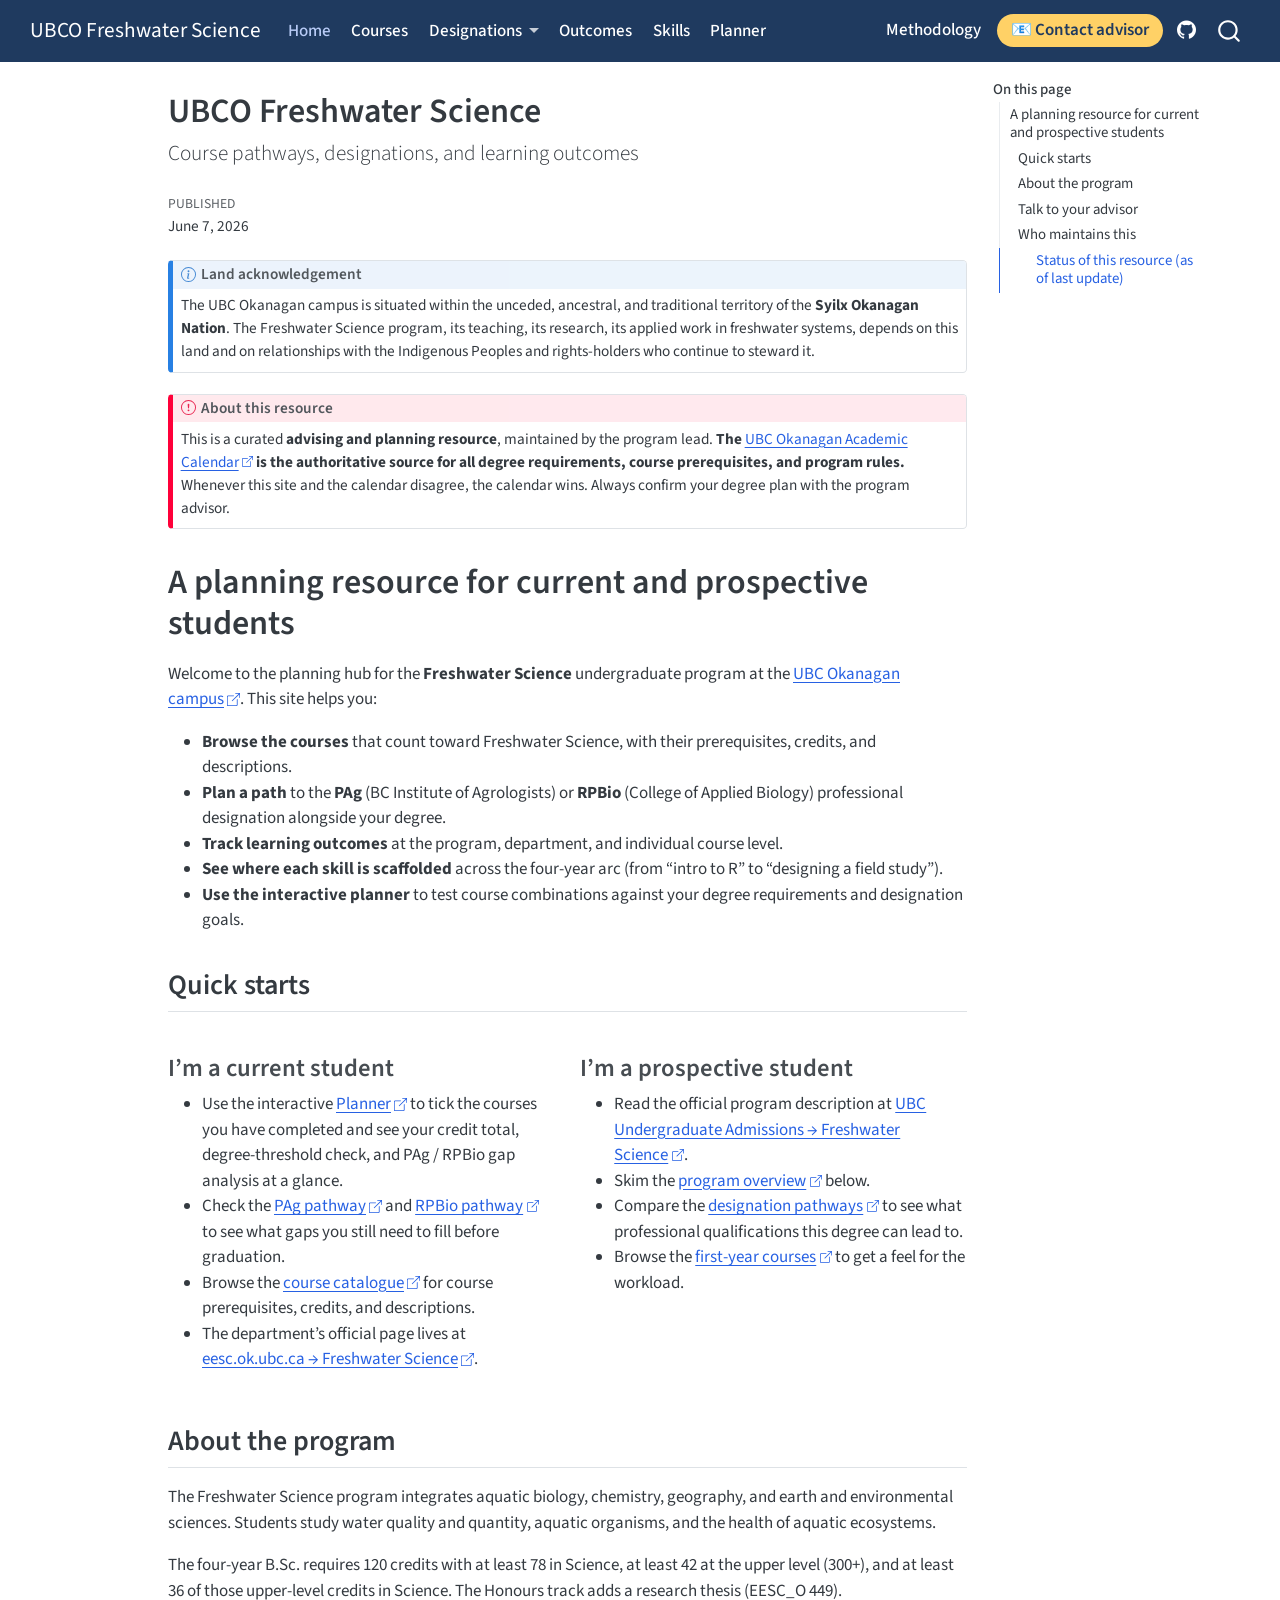
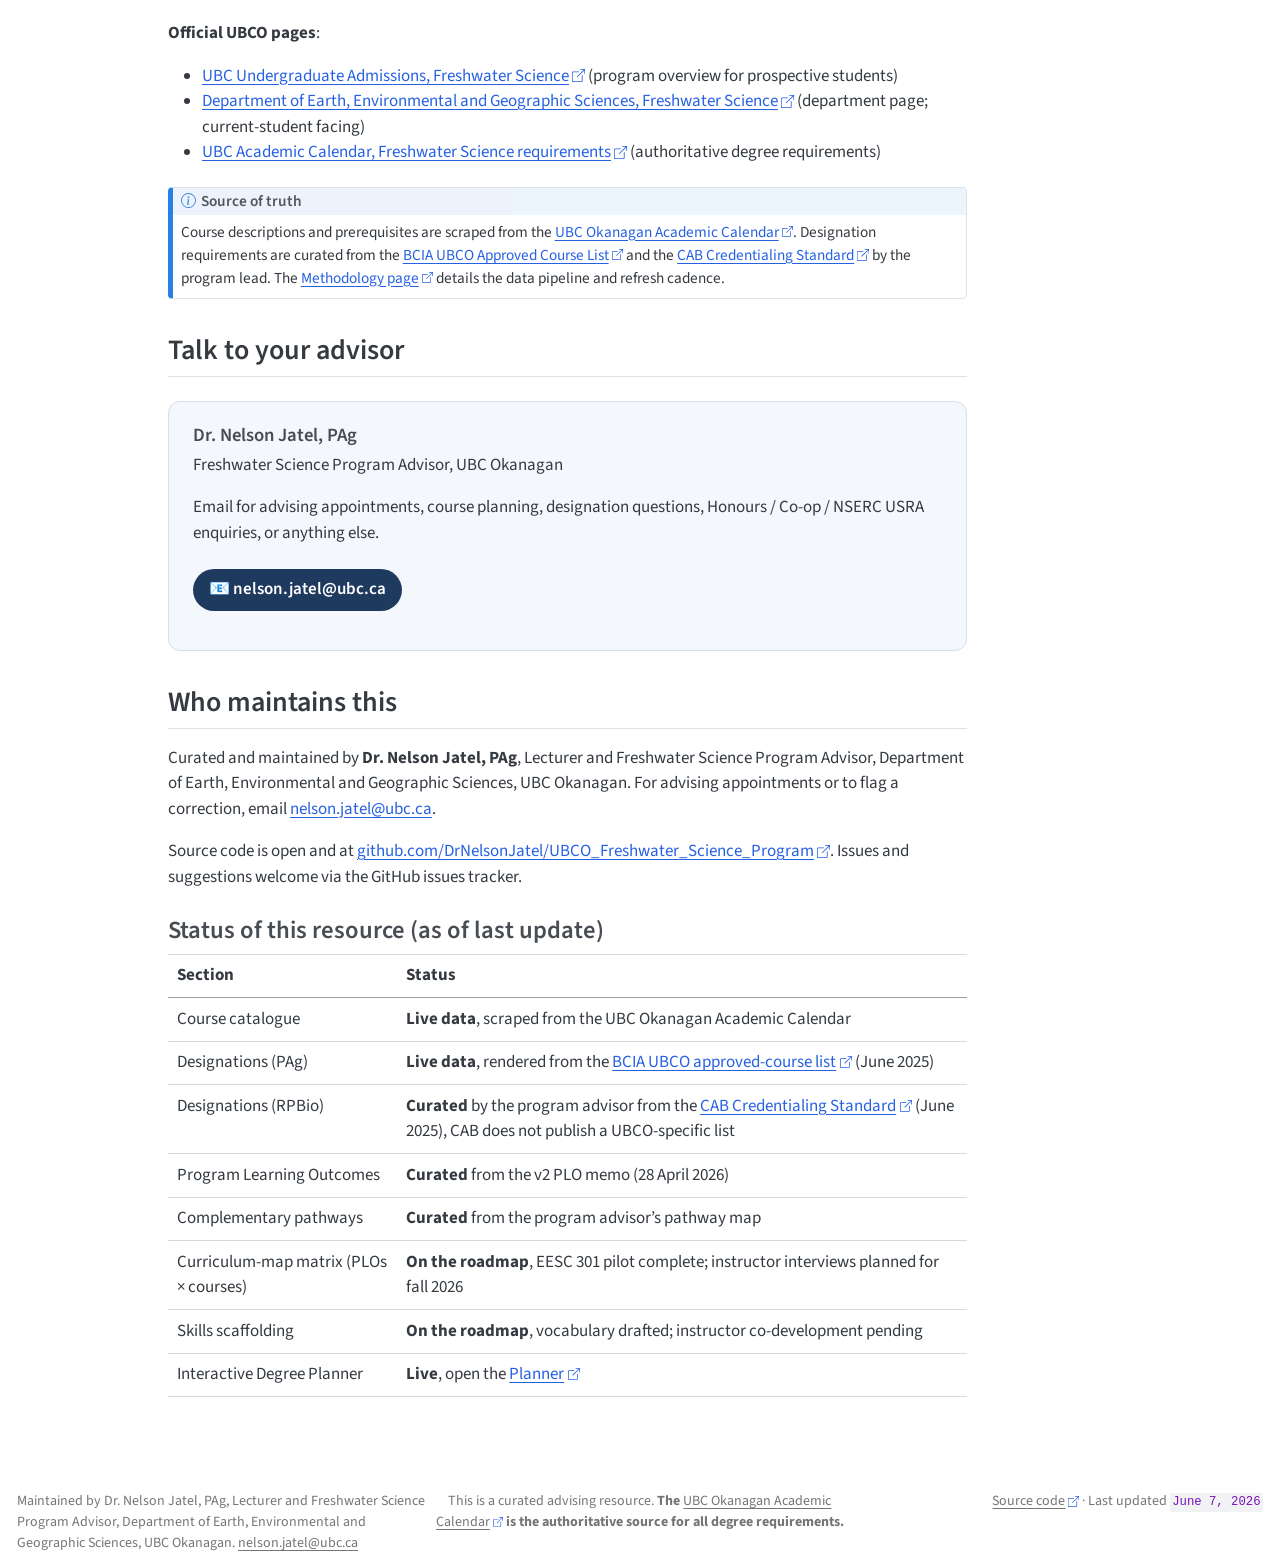
==== commit 8ac359d8: "Built site for gh-pages" ====
--- a/index.html
+++ b/index.html
@@ -2,11 +2,11 @@
 <html xmlns="http://www.w3.org/1999/xhtml" lang="en" xml:lang="en"><head>
 
 <meta charset="utf-8">
-<meta name="generator" content="quarto-1.9.37">
+<meta name="generator" content="quarto-1.9.38">
 
 <meta name="viewport" content="width=device-width, initial-scale=1.0, user-scalable=yes">
 
-<meta name="dcterms.date" content="2026-06-05">
+<meta name="dcterms.date" content="2026-06-07">
 
 <title>UBCO Freshwater Science</title>
 <style>
@@ -41,10 +41,10 @@
 <script src="site_libs/quarto-html/tippy.umd.min.js"></script>
 <script src="site_libs/quarto-html/anchor.min.js"></script>
 <link href="site_libs/quarto-html/tippy.css" rel="stylesheet">
-<link href="site_libs/quarto-html/quarto-syntax-highlighting-7f8f88aac4f3542376d5c11b86a4c14d.css" rel="stylesheet" id="quarto-text-highlighting-styles">
+<link href="site_libs/quarto-html/quarto-syntax-highlighting-15634bcf2e68342d4ad2dfa704d543f6.css" rel="stylesheet" id="quarto-text-highlighting-styles">
 <script src="site_libs/bootstrap/bootstrap.min.js"></script>
 <link href="site_libs/bootstrap/bootstrap-icons.css" rel="stylesheet">
-<link href="site_libs/bootstrap/bootstrap-2ee4b01f4dc78ee10fb626184af4e51f.min.css" rel="stylesheet" append-hash="true" id="quarto-bootstrap" data-mode="light">
+<link href="site_libs/bootstrap/bootstrap-7b569fdd26b07b4dc8cb3eabb4c985bd.min.css" rel="stylesheet" append-hash="true" id="quarto-bootstrap" data-mode="light">
 <script id="quarto-search-options" type="application/json">{
   "location": "navbar",
   "copy-button": false,
@@ -198,7 +198,7 @@
     <div>
     <div class="quarto-title-meta-heading">Published</div>
     <div class="quarto-title-meta-contents">
-      <p class="date">June 5, 2026</p>
+      <p class="date">June 7, 2026</p>
     </div>
   </div>
   
@@ -776,7 +776,7 @@
 <p>This is a curated advising resource. <strong>The <a href="https://okanagan.calendar.ubc.ca/">UBC Okanagan Academic Calendar</a> is the authoritative source for all degree requirements.</strong></p>
 </div>
     <div class="nav-footer-right">
-<p><a href="https://github.com/DrNelsonJatel/UBCO_Freshwater_Science_Program">Source code</a> · Last updated <code>June 5, 2026</code></p>
+<p><a href="https://github.com/DrNelsonJatel/UBCO_Freshwater_Science_Program">Source code</a> · Last updated <code>June 7, 2026</code></p>
 </div>
   </div>
 </footer>
--- a/site_libs/quarto-html/quarto-syntax-highlighting-15634bcf2e68342d4ad2dfa704d543f6.css
+++ b/site_libs/quarto-html/quarto-syntax-highlighting-15634bcf2e68342d4ad2dfa704d543f6.css
@@ -0,0 +1,236 @@
+/* quarto syntax highlight colors */
+:root {
+  --quarto-hl-ot-color: #003B4F;
+  --quarto-hl-at-color: #657422;
+  --quarto-hl-ss-color: #20794D;
+  --quarto-hl-an-color: #5E5E5E;
+  --quarto-hl-fu-color: #4758AB;
+  --quarto-hl-st-color: #20794D;
+  --quarto-hl-cf-color: #003B4F;
+  --quarto-hl-op-color: #5E5E5E;
+  --quarto-hl-er-color: #AD0000;
+  --quarto-hl-bn-color: #AD0000;
+  --quarto-hl-al-color: #AD0000;
+  --quarto-hl-va-color: #111111;
+  --quarto-hl-bu-color: inherit;
+  --quarto-hl-ex-color: inherit;
+  --quarto-hl-pp-color: #AD0000;
+  --quarto-hl-in-color: #5E5E5E;
+  --quarto-hl-vs-color: #20794D;
+  --quarto-hl-wa-color: #5E5E5E;
+  --quarto-hl-do-color: #5E5E5E;
+  --quarto-hl-im-color: #00769E;
+  --quarto-hl-ch-color: #20794D;
+  --quarto-hl-dt-color: #AD0000;
+  --quarto-hl-fl-color: #AD0000;
+  --quarto-hl-co-color: #5E5E5E;
+  --quarto-hl-cv-color: #5E5E5E;
+  --quarto-hl-cn-color: #8f5902;
+  --quarto-hl-sc-color: #5E5E5E;
+  --quarto-hl-dv-color: #AD0000;
+  --quarto-hl-kw-color: #003B4F;
+}
+
+/* other quarto variables */
+:root {
+  --quarto-font-monospace: SFMono-Regular, Menlo, Monaco, Consolas, "Liberation Mono", "Courier New", monospace;
+}
+
+/* syntax highlight based on Pandoc's rules */
+pre > code.sourceCode > span {
+  color: #003B4F;
+}
+
+code.sourceCode > span {
+  color: #003B4F;
+}
+
+div.sourceCode,
+div.sourceCode pre.sourceCode {
+  color: #003B4F;
+}
+
+/* Normal */
+code span {
+  color: #003B4F;
+}
+
+/* Alert */
+code span.al {
+  color: #AD0000;
+  font-style: inherit;
+}
+
+/* Annotation */
+code span.an {
+  color: #5E5E5E;
+  font-style: inherit;
+}
+
+/* Attribute */
+code span.at {
+  color: #657422;
+  font-style: inherit;
+}
+
+/* BaseN */
+code span.bn {
+  color: #AD0000;
+  font-style: inherit;
+}
+
+/* BuiltIn */
+code span.bu {
+  font-style: inherit;
+}
+
+/* ControlFlow */
+code span.cf {
+  color: #003B4F;
+  font-weight: bold;
+  font-style: inherit;
+}
+
+/* Char */
+code span.ch {
+  color: #20794D;
+  font-style: inherit;
+}
+
+/* Constant */
+code span.cn {
+  color: #8f5902;
+  font-style: inherit;
+}
+
+/* Comment */
+code span.co {
+  color: #5E5E5E;
+  font-style: inherit;
+}
+
+/* CommentVar */
+code span.cv {
+  color: #5E5E5E;
+  font-style: italic;
+}
+
+/* Documentation */
+code span.do {
+  color: #5E5E5E;
+  font-style: italic;
+}
+
+/* DataType */
+code span.dt {
+  color: #AD0000;
+  font-style: inherit;
+}
+
+/* DecVal */
+code span.dv {
+  color: #AD0000;
+  font-style: inherit;
+}
+
+/* Error */
+code span.er {
+  color: #AD0000;
+  font-style: inherit;
+}
+
+/* Extension */
+code span.ex {
+  font-style: inherit;
+}
+
+/* Float */
+code span.fl {
+  color: #AD0000;
+  font-style: inherit;
+}
+
+/* Function */
+code span.fu {
+  color: #4758AB;
+  font-style: inherit;
+}
+
+/* Import */
+code span.im {
+  color: #00769E;
+  font-style: inherit;
+}
+
+/* Information */
+code span.in {
+  color: #5E5E5E;
+  font-style: inherit;
+}
+
+/* Keyword */
+code span.kw {
+  color: #003B4F;
+  font-weight: bold;
+  font-style: inherit;
+}
+
+/* Operator */
+code span.op {
+  color: #5E5E5E;
+  font-style: inherit;
+}
+
+/* Other */
+code span.ot {
+  color: #003B4F;
+  font-style: inherit;
+}
+
+/* Preprocessor */
+code span.pp {
+  color: #AD0000;
+  font-style: inherit;
+}
+
+/* SpecialChar */
+code span.sc {
+  color: #5E5E5E;
+  font-style: inherit;
+}
+
+/* SpecialString */
+code span.ss {
+  color: #20794D;
+  font-style: inherit;
+}
+
+/* String */
+code span.st {
+  color: #20794D;
+  font-style: inherit;
+}
+
+/* Variable */
+code span.va {
+  color: #111111;
+  font-style: inherit;
+}
+
+/* VerbatimString */
+code span.vs {
+  color: #20794D;
+  font-style: inherit;
+}
+
+/* Warning */
+code span.wa {
+  color: #5E5E5E;
+  font-style: italic;
+}
+
+.prevent-inlining {
+  content: "</";
+}
+
+/*# sourceMappingURL=f23921c56f73e400b49028c9186a1aa0.css.map */
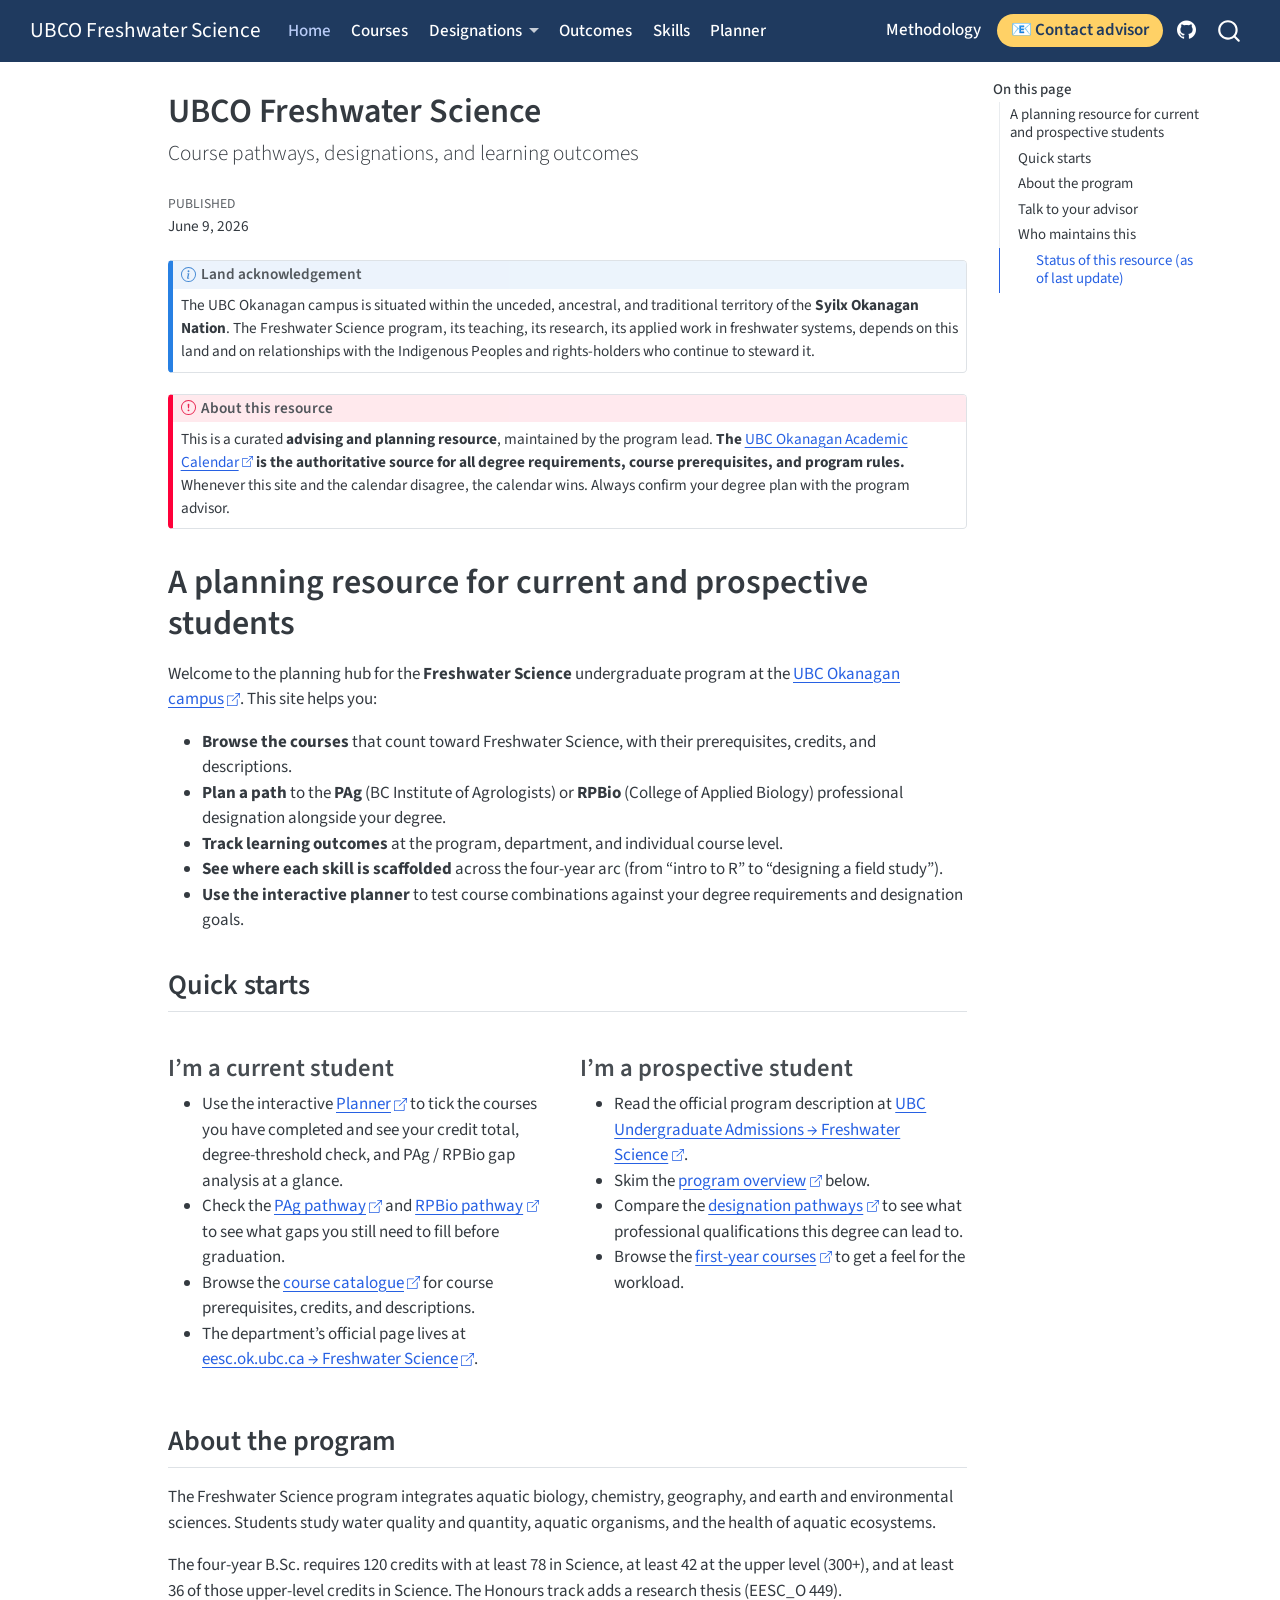
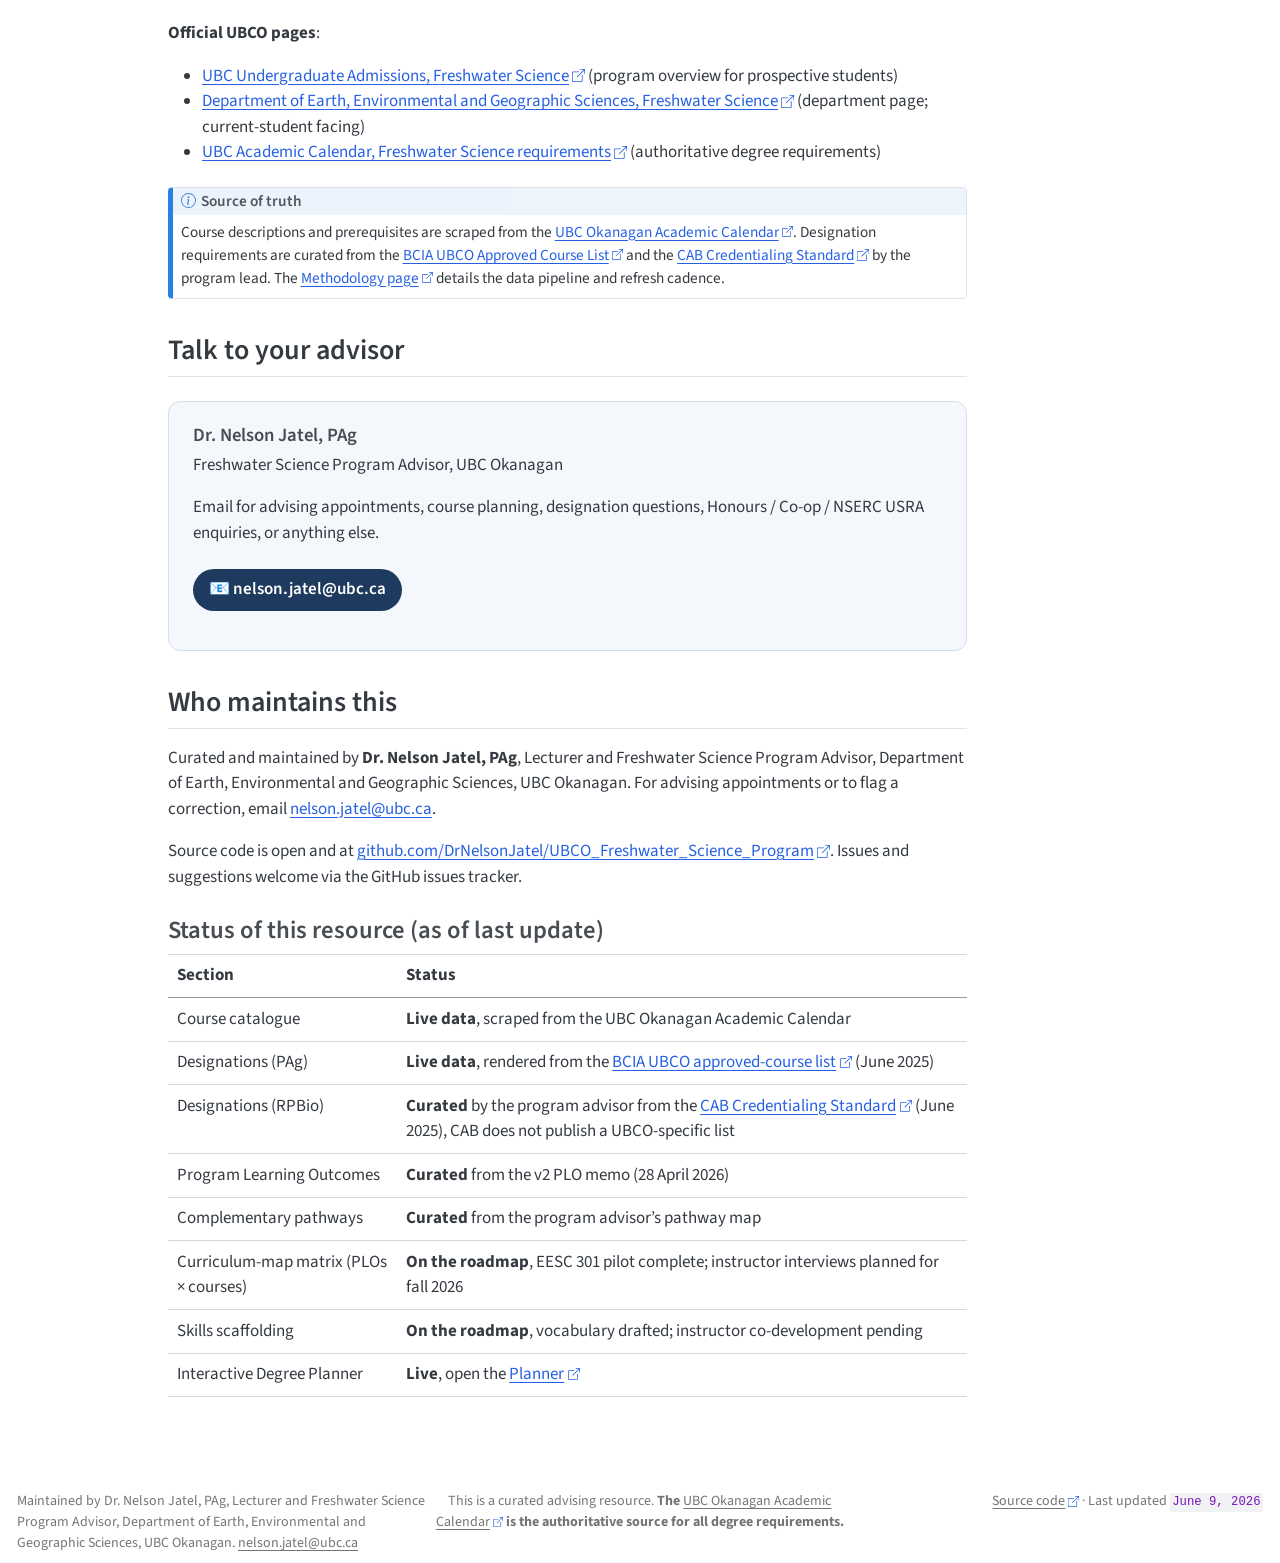
==== commit 66f9093b: "Built site for gh-pages" ====
--- a/index.html
+++ b/index.html
@@ -6,7 +6,7 @@
 
 <meta name="viewport" content="width=device-width, initial-scale=1.0, user-scalable=yes">
 
-<meta name="dcterms.date" content="2026-06-07">
+<meta name="dcterms.date" content="2026-06-09">
 
 <title>UBCO Freshwater Science</title>
 <style>
@@ -198,7 +198,7 @@
     <div>
     <div class="quarto-title-meta-heading">Published</div>
     <div class="quarto-title-meta-contents">
-      <p class="date">June 7, 2026</p>
+      <p class="date">June 9, 2026</p>
     </div>
   </div>
   
@@ -776,7 +776,7 @@
 <p>This is a curated advising resource. <strong>The <a href="https://okanagan.calendar.ubc.ca/">UBC Okanagan Academic Calendar</a> is the authoritative source for all degree requirements.</strong></p>
 </div>
     <div class="nav-footer-right">
-<p><a href="https://github.com/DrNelsonJatel/UBCO_Freshwater_Science_Program">Source code</a> · Last updated <code>June 7, 2026</code></p>
+<p><a href="https://github.com/DrNelsonJatel/UBCO_Freshwater_Science_Program">Source code</a> · Last updated <code>June 9, 2026</code></p>
 </div>
   </div>
 </footer>
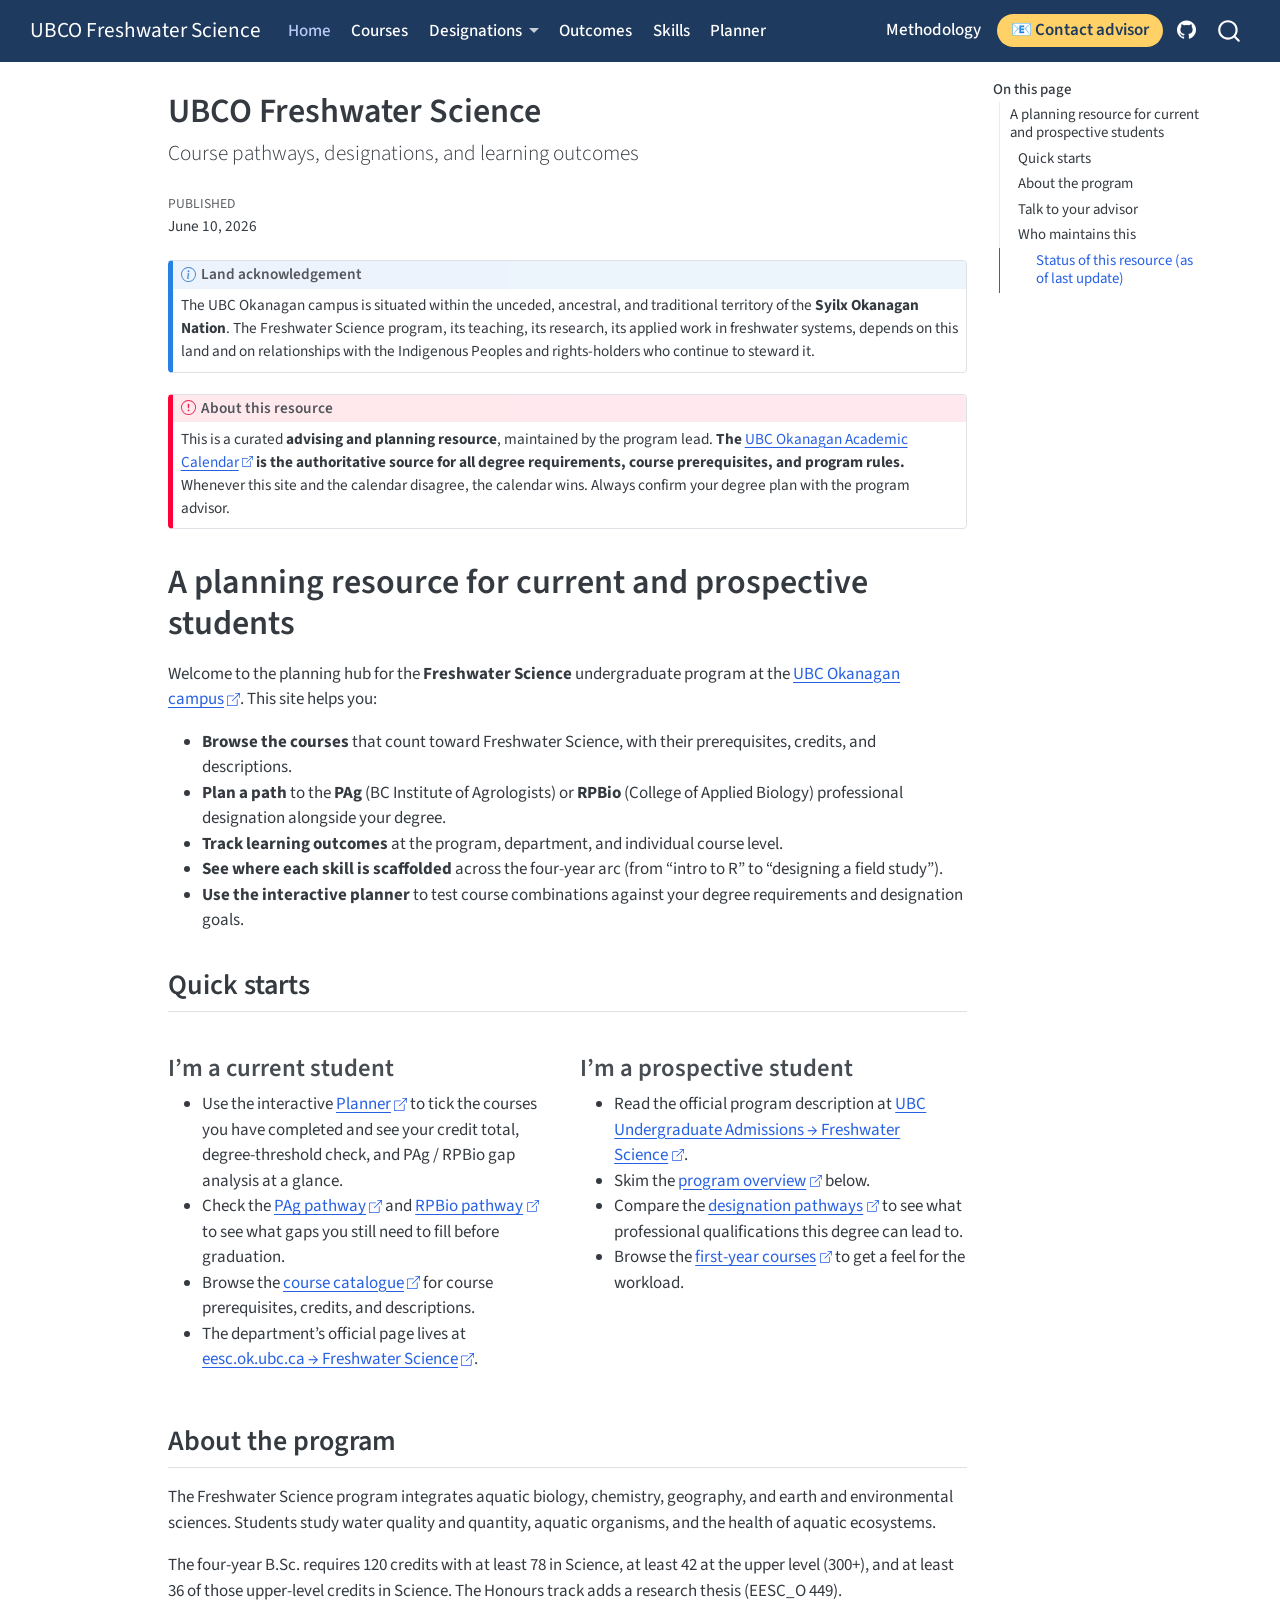
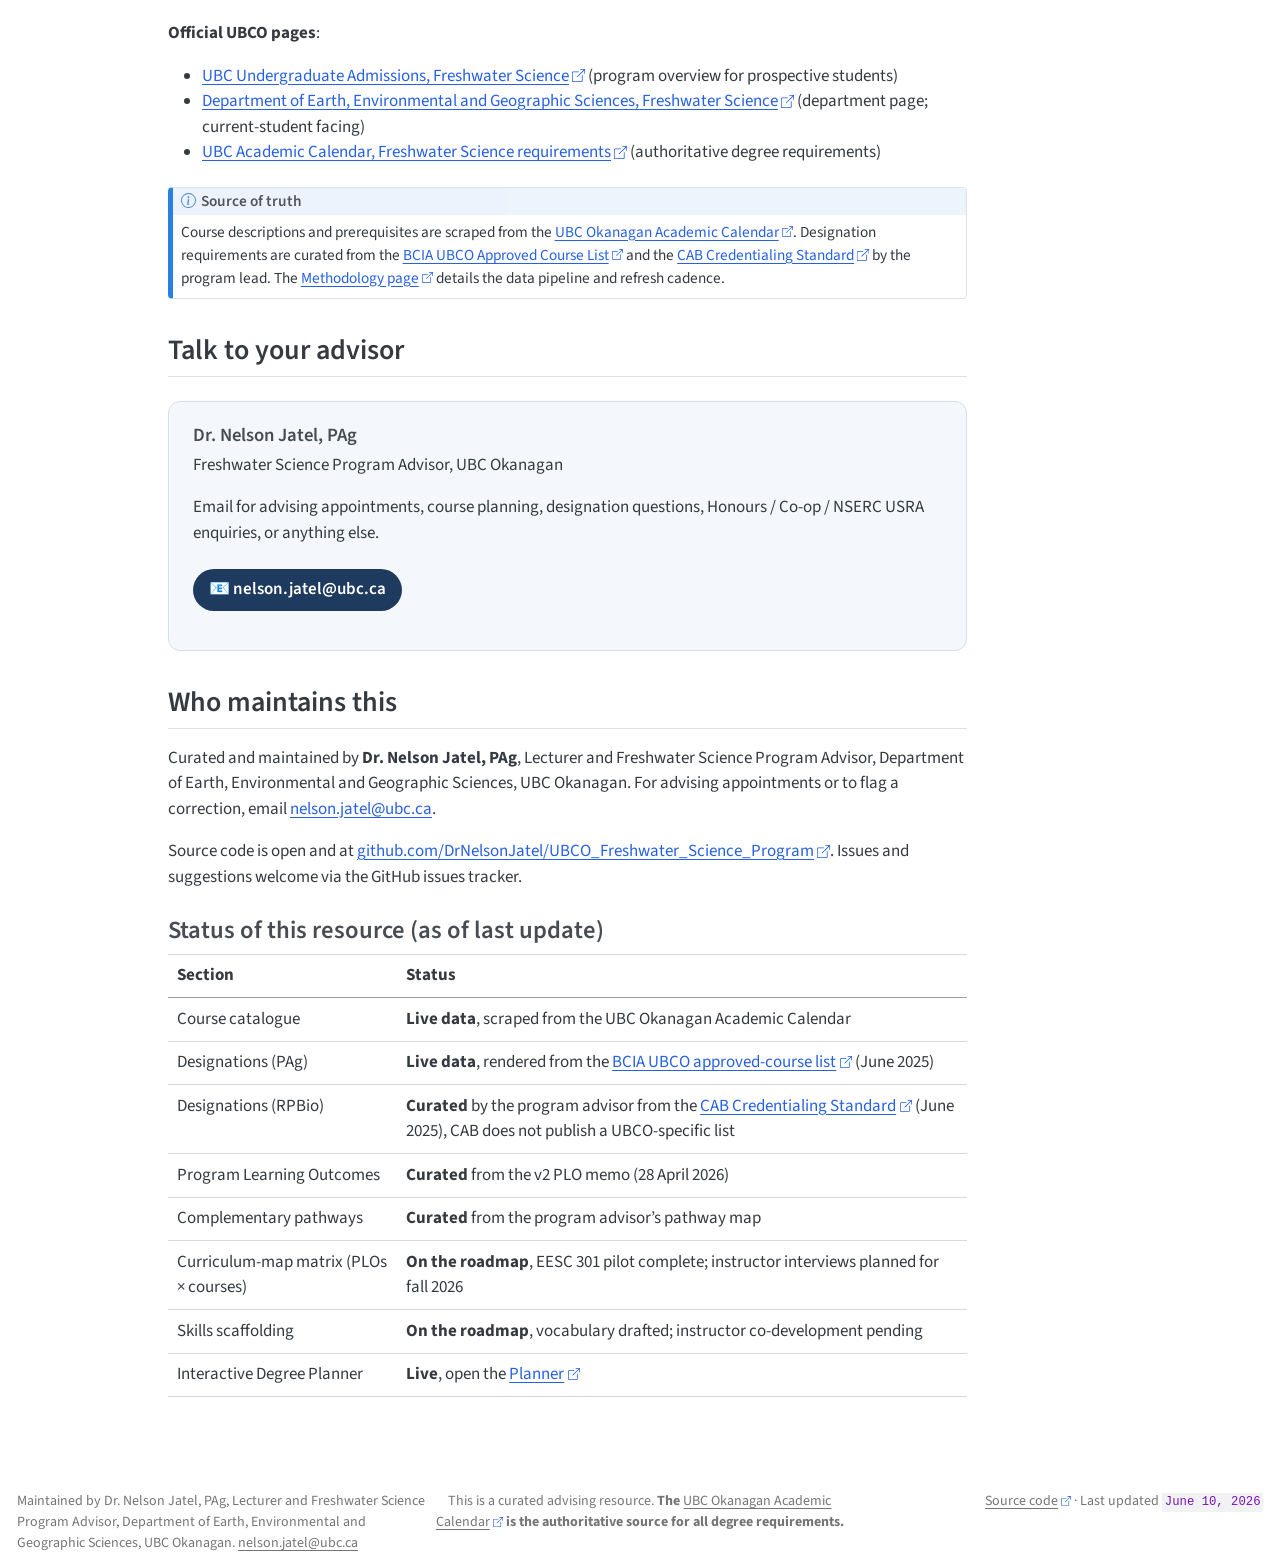
==== commit ac710692: "Built site for gh-pages" ====
--- a/index.html
+++ b/index.html
@@ -6,7 +6,7 @@
 
 <meta name="viewport" content="width=device-width, initial-scale=1.0, user-scalable=yes">
 
-<meta name="dcterms.date" content="2026-06-09">
+<meta name="dcterms.date" content="2026-06-10">
 
 <title>UBCO Freshwater Science</title>
 <style>
@@ -198,7 +198,7 @@
     <div>
     <div class="quarto-title-meta-heading">Published</div>
     <div class="quarto-title-meta-contents">
-      <p class="date">June 9, 2026</p>
+      <p class="date">June 10, 2026</p>
     </div>
   </div>
   
@@ -776,7 +776,7 @@
 <p>This is a curated advising resource. <strong>The <a href="https://okanagan.calendar.ubc.ca/">UBC Okanagan Academic Calendar</a> is the authoritative source for all degree requirements.</strong></p>
 </div>
     <div class="nav-footer-right">
-<p><a href="https://github.com/DrNelsonJatel/UBCO_Freshwater_Science_Program">Source code</a> · Last updated <code>June 9, 2026</code></p>
+<p><a href="https://github.com/DrNelsonJatel/UBCO_Freshwater_Science_Program">Source code</a> · Last updated <code>June 10, 2026</code></p>
 </div>
   </div>
 </footer>
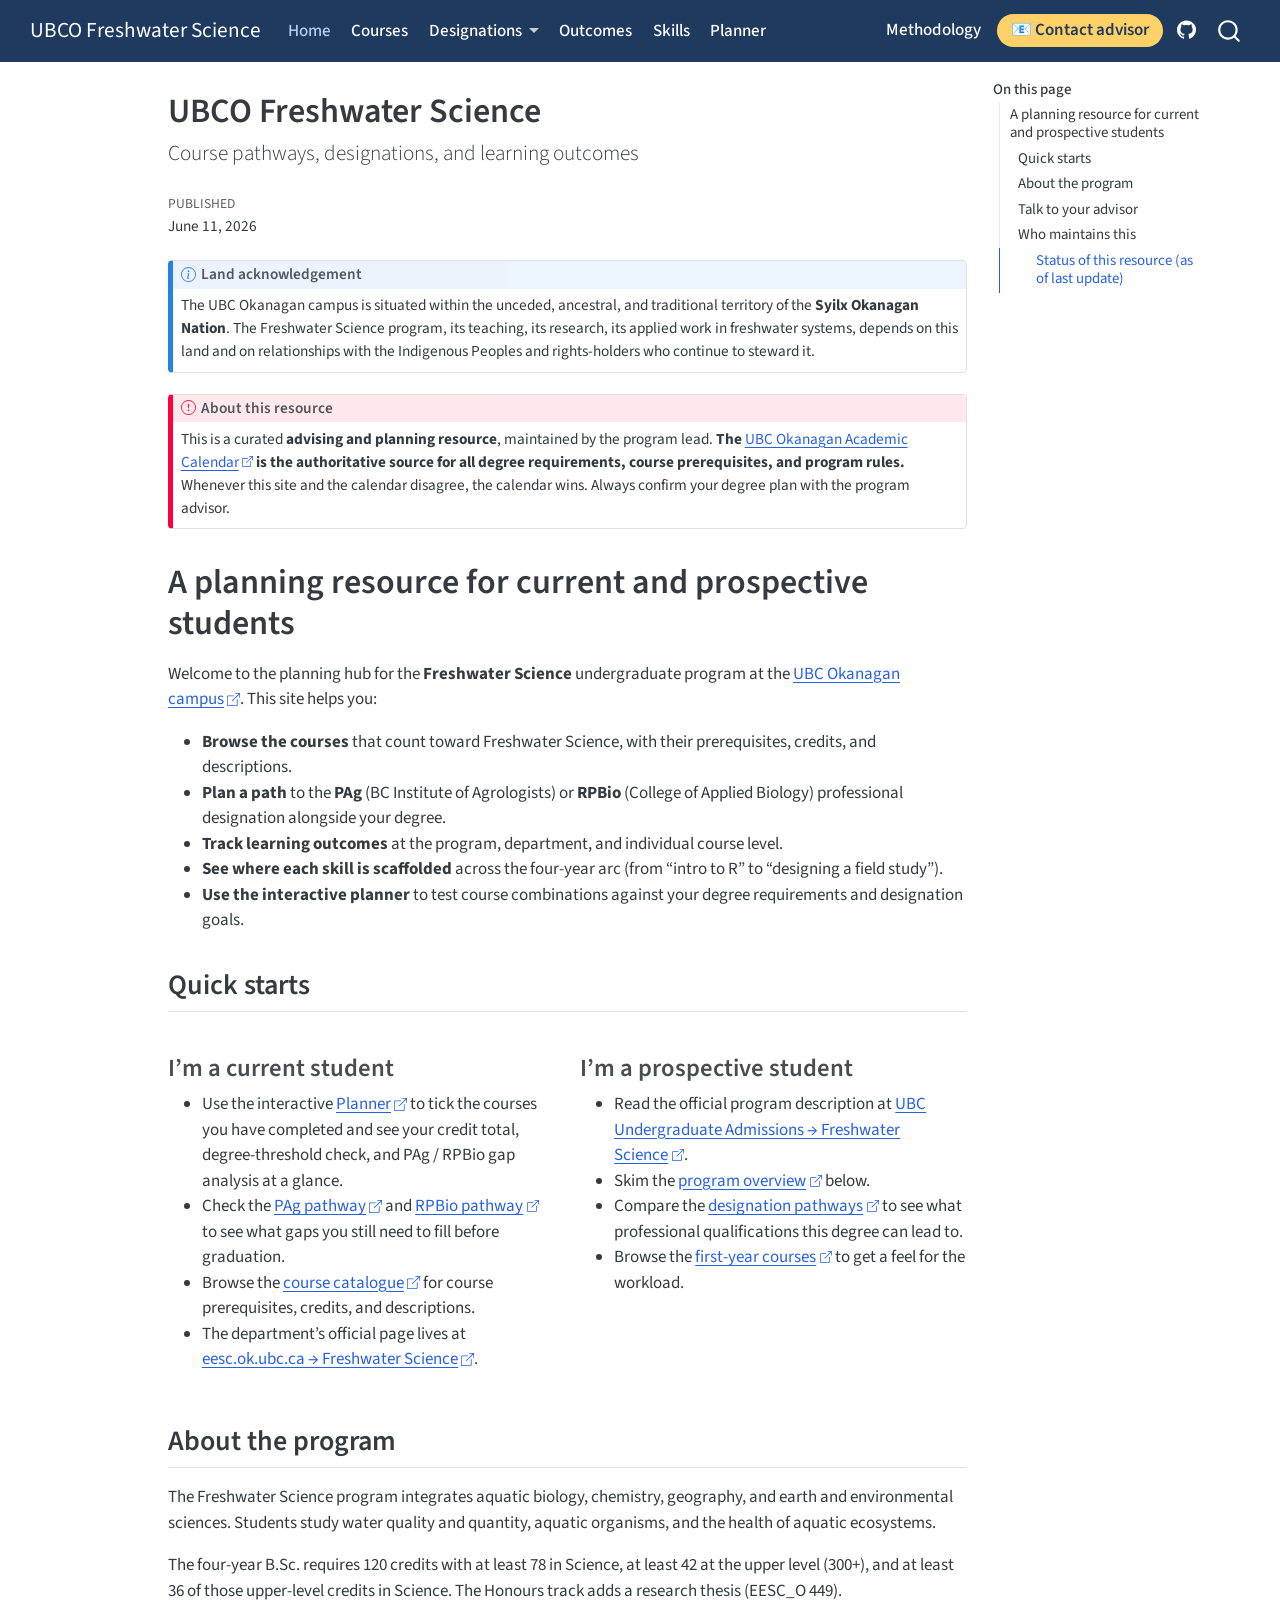
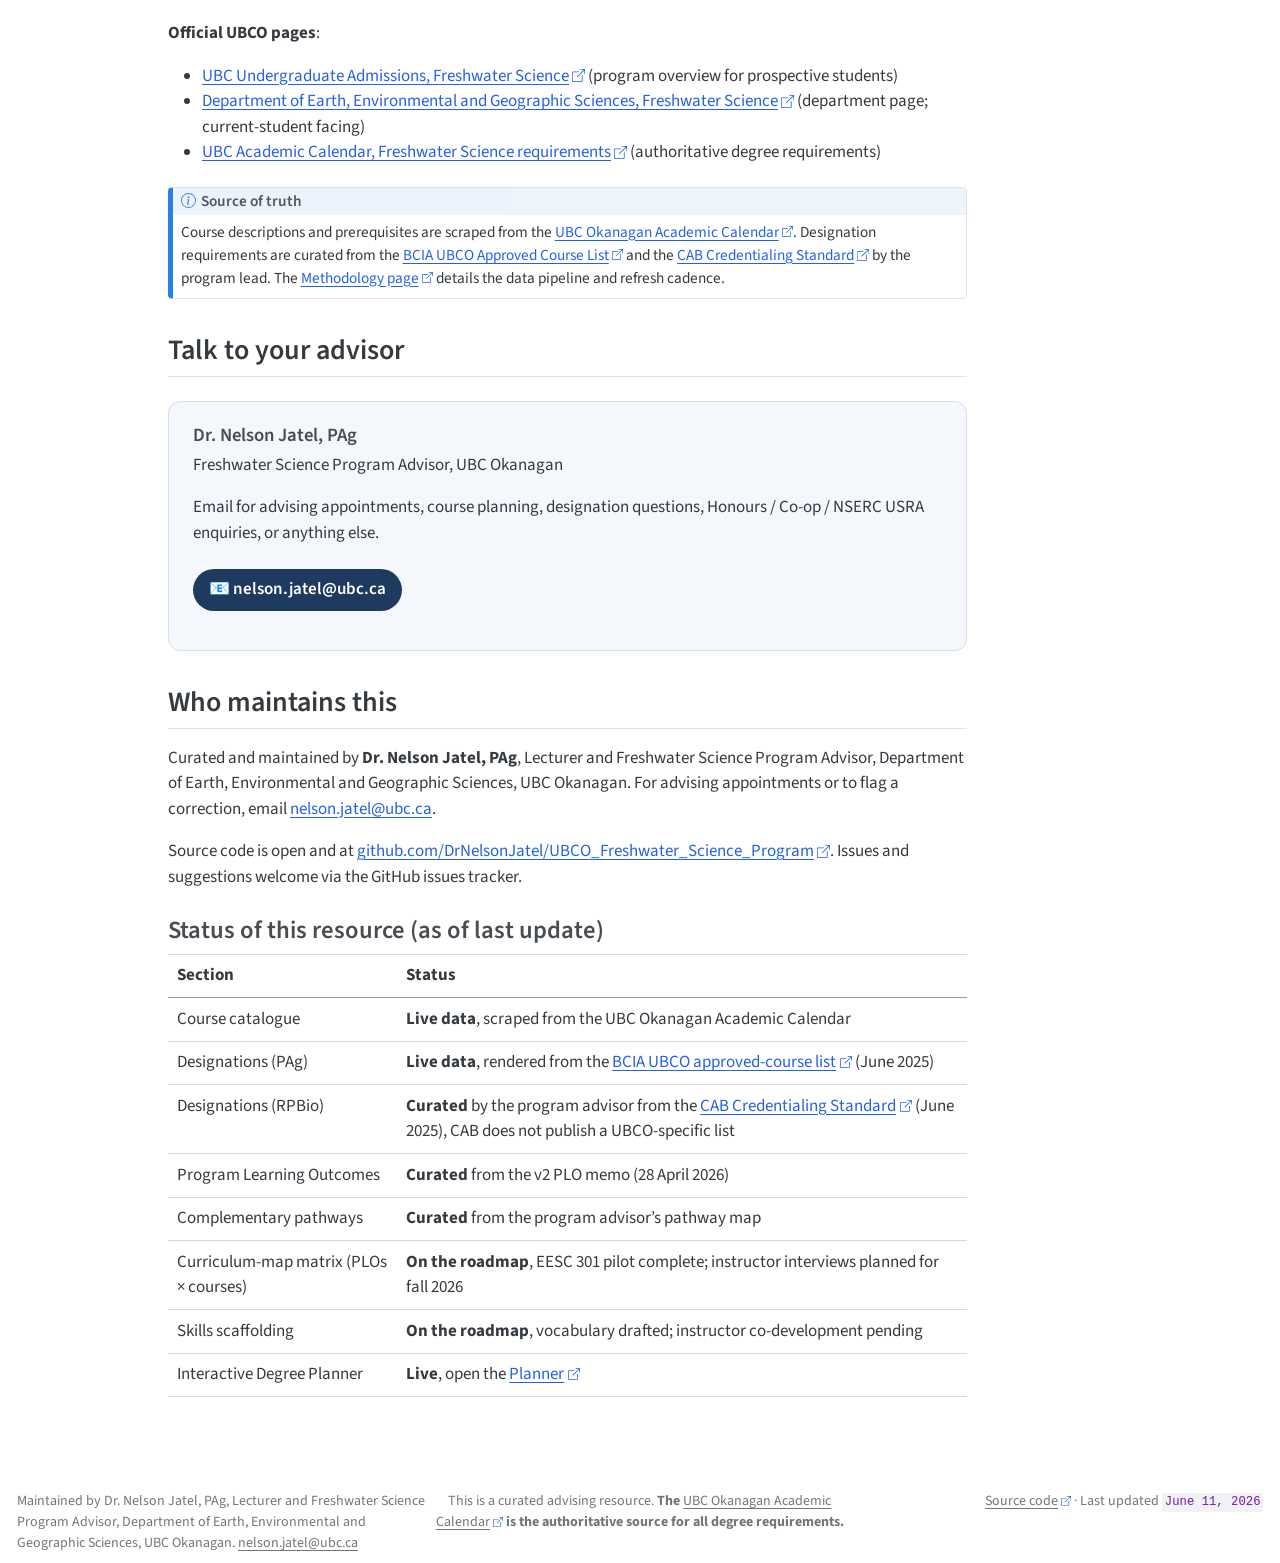
==== commit 3126e78c: "Built site for gh-pages" ====
--- a/index.html
+++ b/index.html
@@ -6,7 +6,7 @@
 
 <meta name="viewport" content="width=device-width, initial-scale=1.0, user-scalable=yes">
 
-<meta name="dcterms.date" content="2026-06-10">
+<meta name="dcterms.date" content="2026-06-11">
 
 <title>UBCO Freshwater Science</title>
 <style>
@@ -44,7 +44,7 @@
 <link href="site_libs/quarto-html/quarto-syntax-highlighting-15634bcf2e68342d4ad2dfa704d543f6.css" rel="stylesheet" id="quarto-text-highlighting-styles">
 <script src="site_libs/bootstrap/bootstrap.min.js"></script>
 <link href="site_libs/bootstrap/bootstrap-icons.css" rel="stylesheet">
-<link href="site_libs/bootstrap/bootstrap-7b569fdd26b07b4dc8cb3eabb4c985bd.min.css" rel="stylesheet" append-hash="true" id="quarto-bootstrap" data-mode="light">
+<link href="site_libs/bootstrap/bootstrap-db3cd5afc68202fcd75d887aeeb89524.min.css" rel="stylesheet" append-hash="true" id="quarto-bootstrap" data-mode="light">
 <script id="quarto-search-options" type="application/json">{
   "location": "navbar",
   "copy-button": false,
@@ -198,7 +198,7 @@
     <div>
     <div class="quarto-title-meta-heading">Published</div>
     <div class="quarto-title-meta-contents">
-      <p class="date">June 10, 2026</p>
+      <p class="date">June 11, 2026</p>
     </div>
   </div>
   
@@ -776,7 +776,7 @@
 <p>This is a curated advising resource. <strong>The <a href="https://okanagan.calendar.ubc.ca/">UBC Okanagan Academic Calendar</a> is the authoritative source for all degree requirements.</strong></p>
 </div>
     <div class="nav-footer-right">
-<p><a href="https://github.com/DrNelsonJatel/UBCO_Freshwater_Science_Program">Source code</a> · Last updated <code>June 10, 2026</code></p>
+<p><a href="https://github.com/DrNelsonJatel/UBCO_Freshwater_Science_Program">Source code</a> · Last updated <code>June 11, 2026</code></p>
 </div>
   </div>
 </footer>
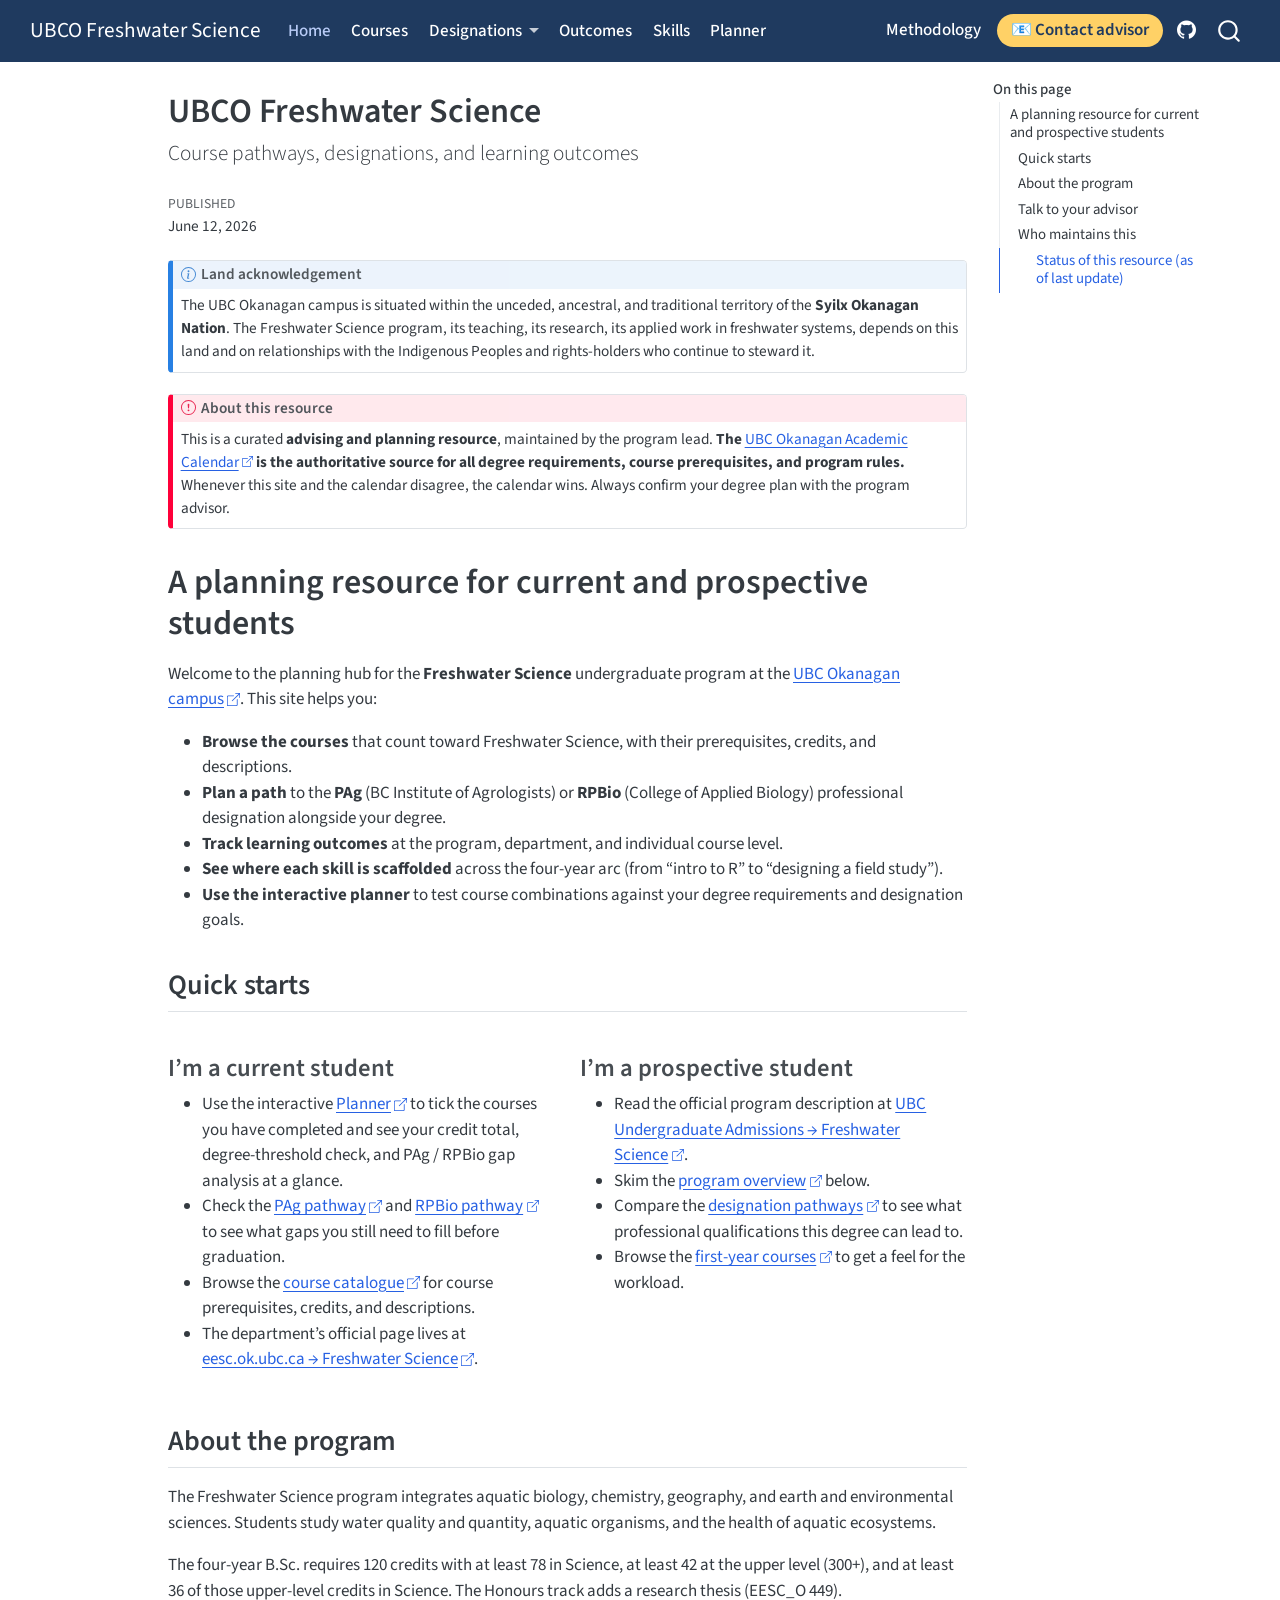
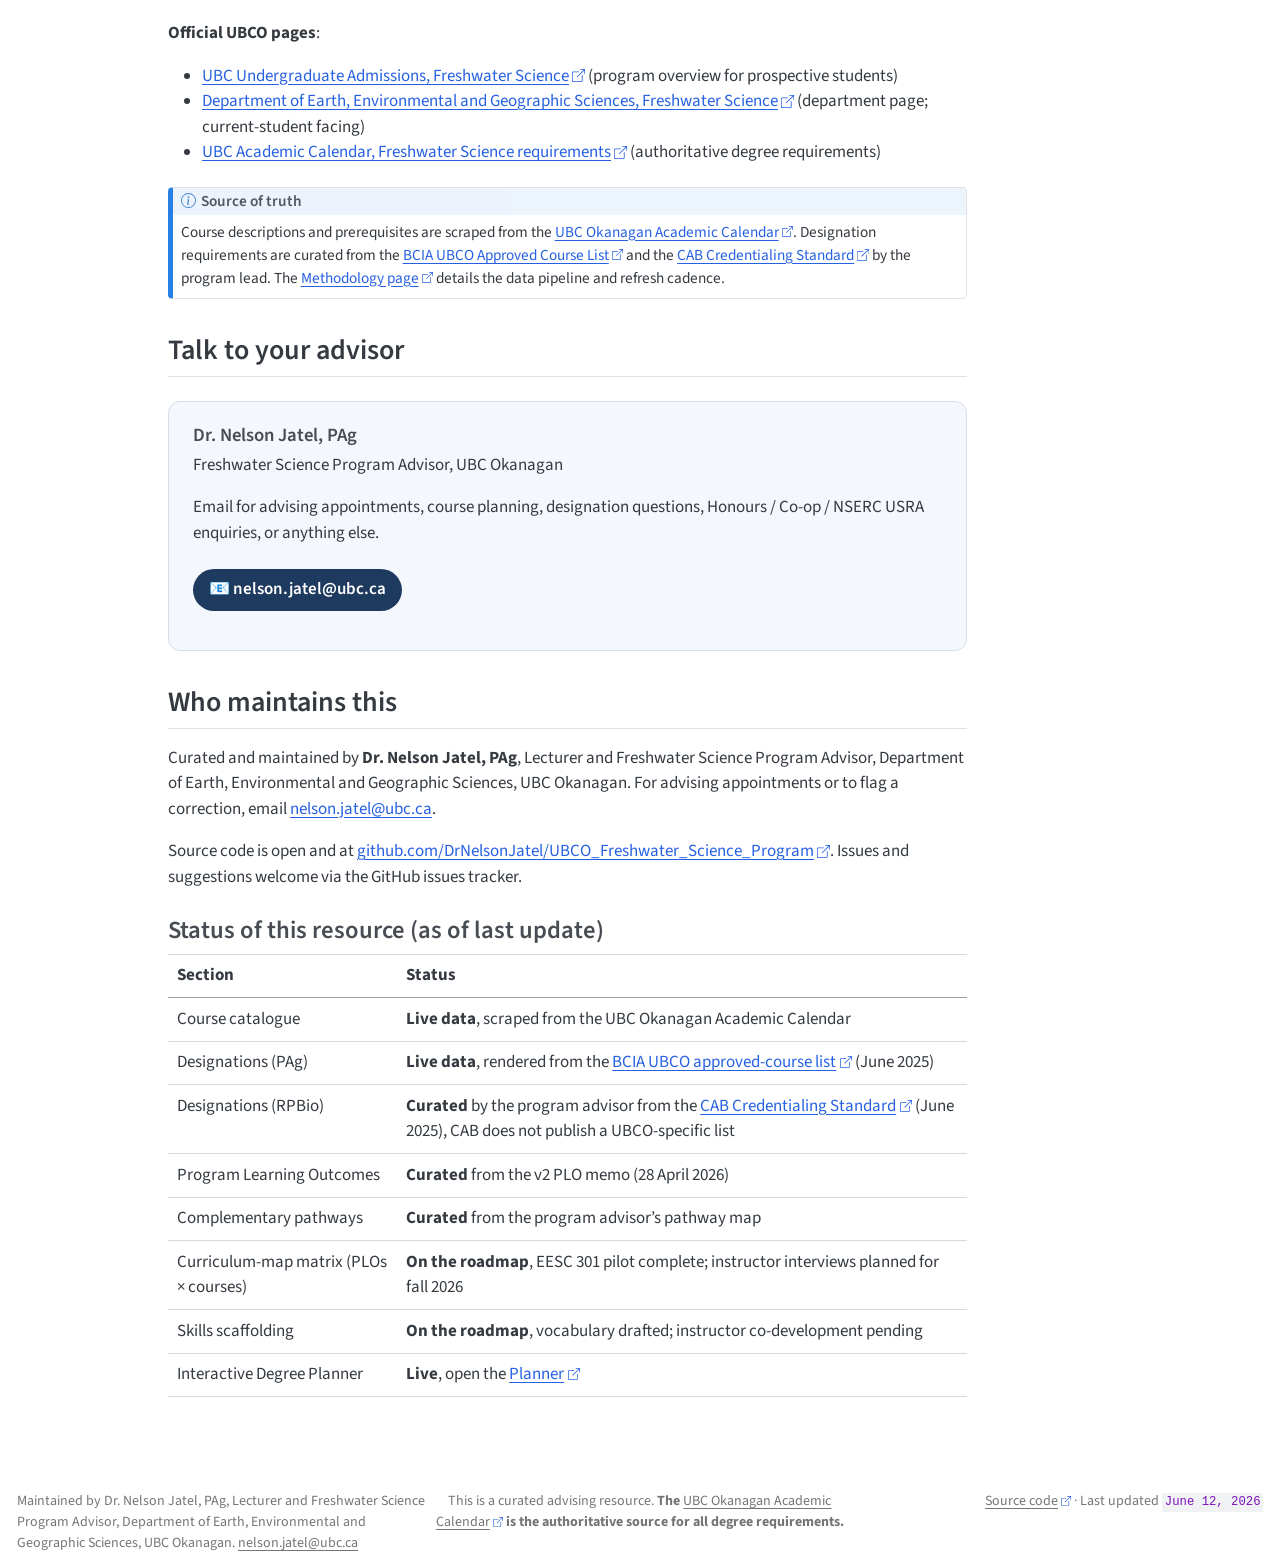
==== commit 454ba7a9: "Built site for gh-pages" ====
--- a/index.html
+++ b/index.html
@@ -6,7 +6,7 @@
 
 <meta name="viewport" content="width=device-width, initial-scale=1.0, user-scalable=yes">
 
-<meta name="dcterms.date" content="2026-06-11">
+<meta name="dcterms.date" content="2026-06-12">
 
 <title>UBCO Freshwater Science</title>
 <style>
@@ -198,7 +198,7 @@
     <div>
     <div class="quarto-title-meta-heading">Published</div>
     <div class="quarto-title-meta-contents">
-      <p class="date">June 11, 2026</p>
+      <p class="date">June 12, 2026</p>
     </div>
   </div>
   
@@ -776,7 +776,7 @@
 <p>This is a curated advising resource. <strong>The <a href="https://okanagan.calendar.ubc.ca/">UBC Okanagan Academic Calendar</a> is the authoritative source for all degree requirements.</strong></p>
 </div>
     <div class="nav-footer-right">
-<p><a href="https://github.com/DrNelsonJatel/UBCO_Freshwater_Science_Program">Source code</a> · Last updated <code>June 11, 2026</code></p>
+<p><a href="https://github.com/DrNelsonJatel/UBCO_Freshwater_Science_Program">Source code</a> · Last updated <code>June 12, 2026</code></p>
 </div>
   </div>
 </footer>
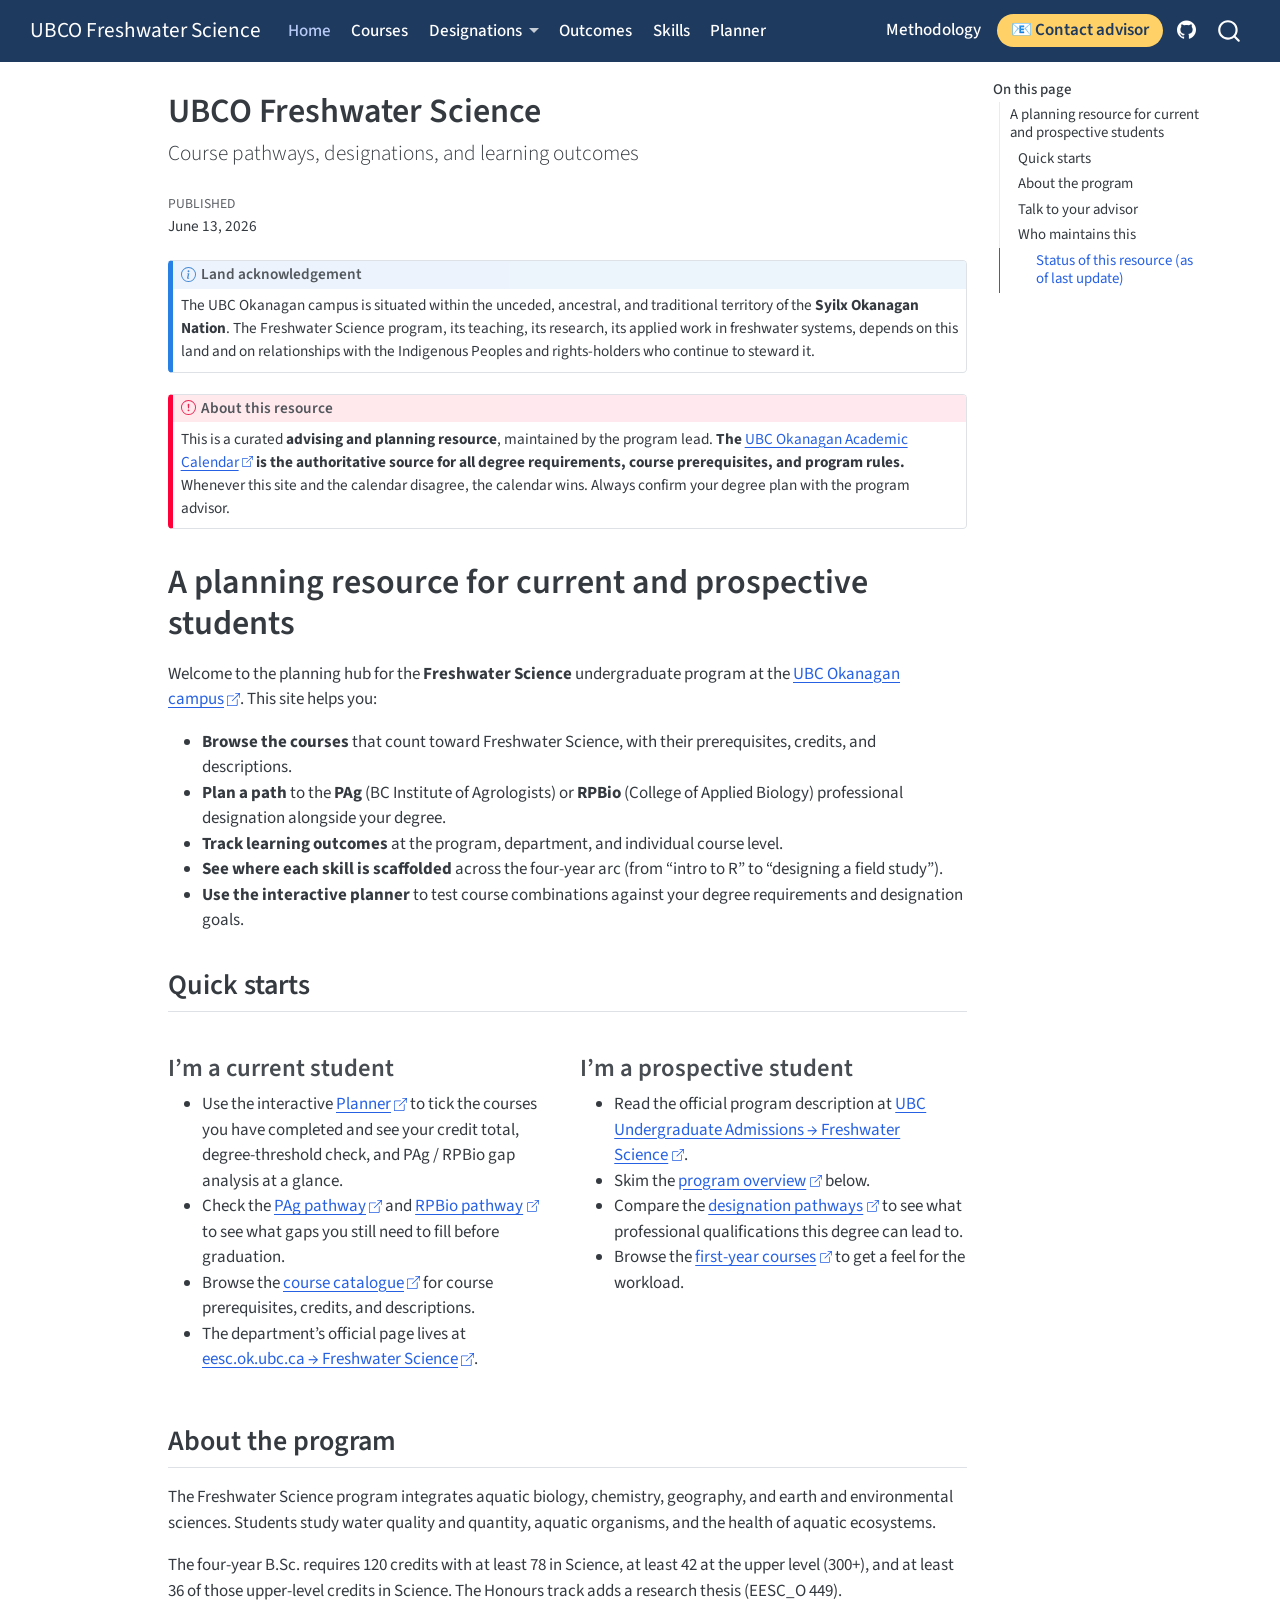
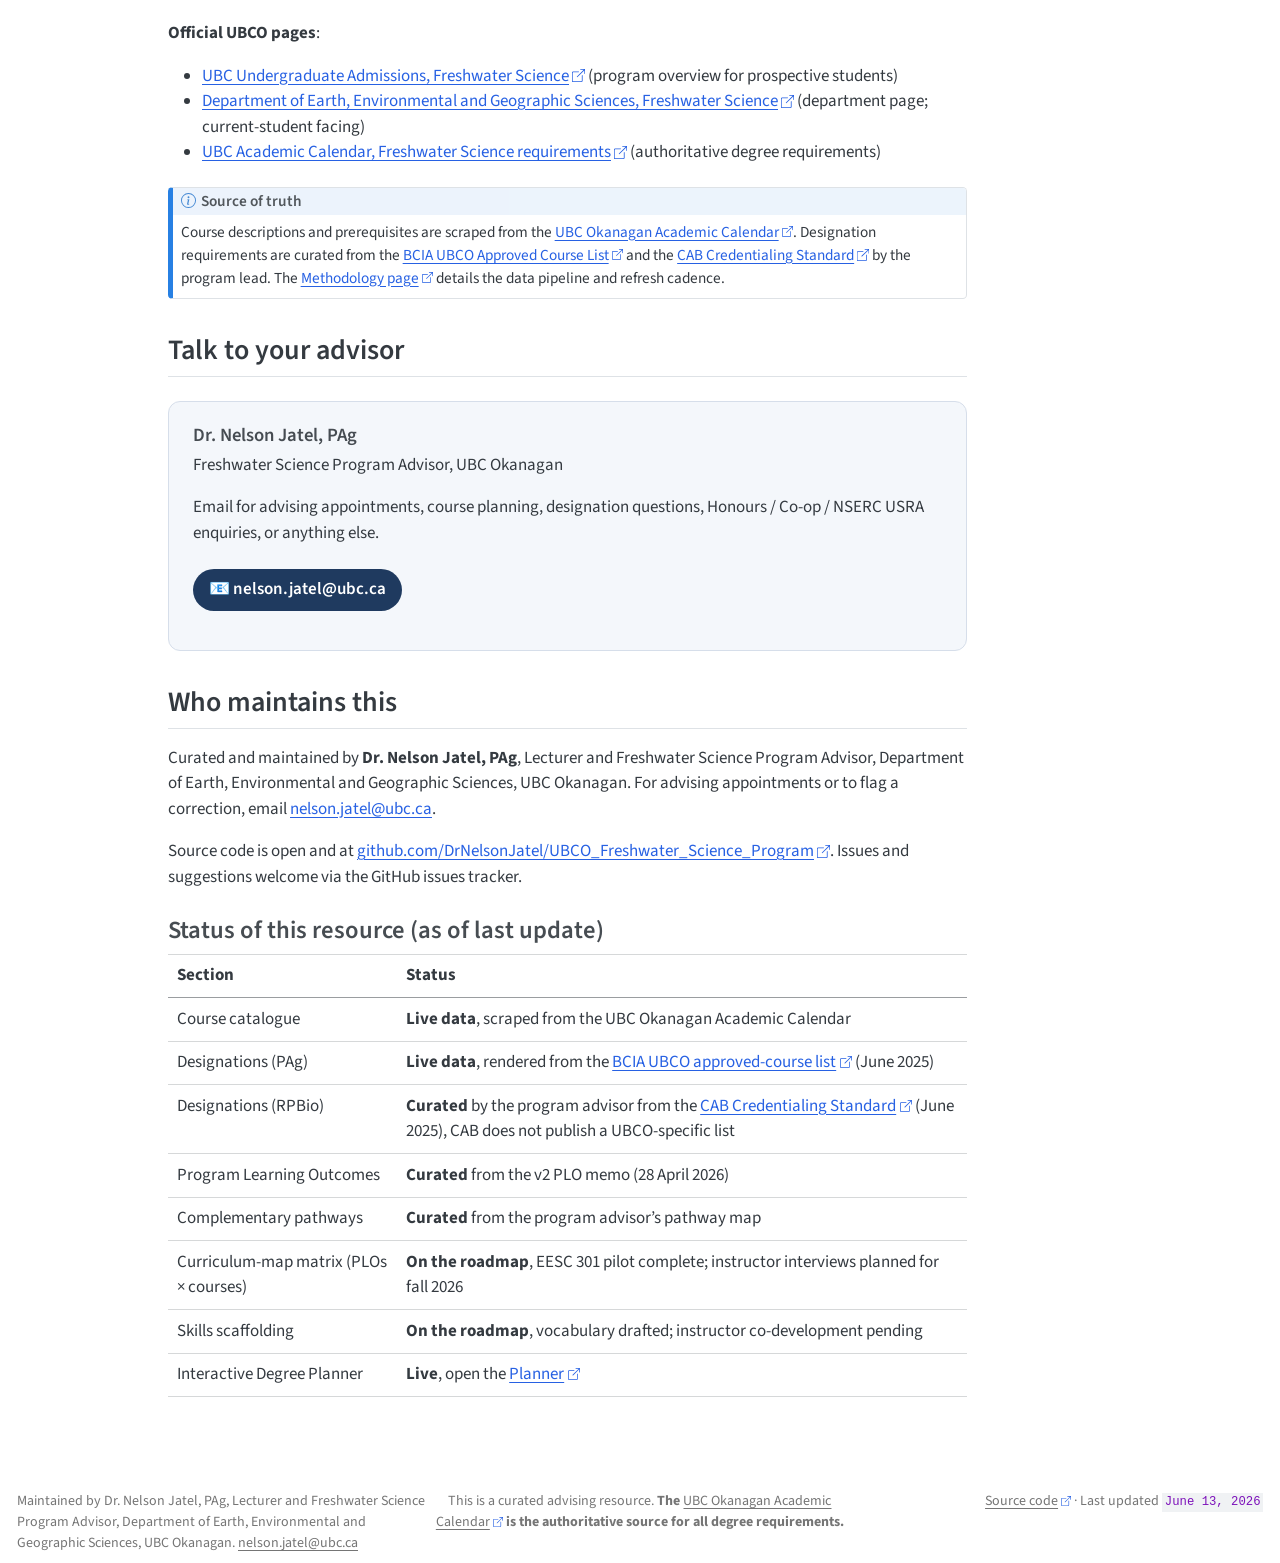
==== commit 5b1291cc: "Built site for gh-pages" ====
--- a/index.html
+++ b/index.html
@@ -6,7 +6,7 @@
 
 <meta name="viewport" content="width=device-width, initial-scale=1.0, user-scalable=yes">
 
-<meta name="dcterms.date" content="2026-06-12">
+<meta name="dcterms.date" content="2026-06-13">
 
 <title>UBCO Freshwater Science</title>
 <style>
@@ -198,7 +198,7 @@
     <div>
     <div class="quarto-title-meta-heading">Published</div>
     <div class="quarto-title-meta-contents">
-      <p class="date">June 12, 2026</p>
+      <p class="date">June 13, 2026</p>
     </div>
   </div>
   
@@ -776,7 +776,7 @@
 <p>This is a curated advising resource. <strong>The <a href="https://okanagan.calendar.ubc.ca/">UBC Okanagan Academic Calendar</a> is the authoritative source for all degree requirements.</strong></p>
 </div>
     <div class="nav-footer-right">
-<p><a href="https://github.com/DrNelsonJatel/UBCO_Freshwater_Science_Program">Source code</a> · Last updated <code>June 12, 2026</code></p>
+<p><a href="https://github.com/DrNelsonJatel/UBCO_Freshwater_Science_Program">Source code</a> · Last updated <code>June 13, 2026</code></p>
 </div>
   </div>
 </footer>
